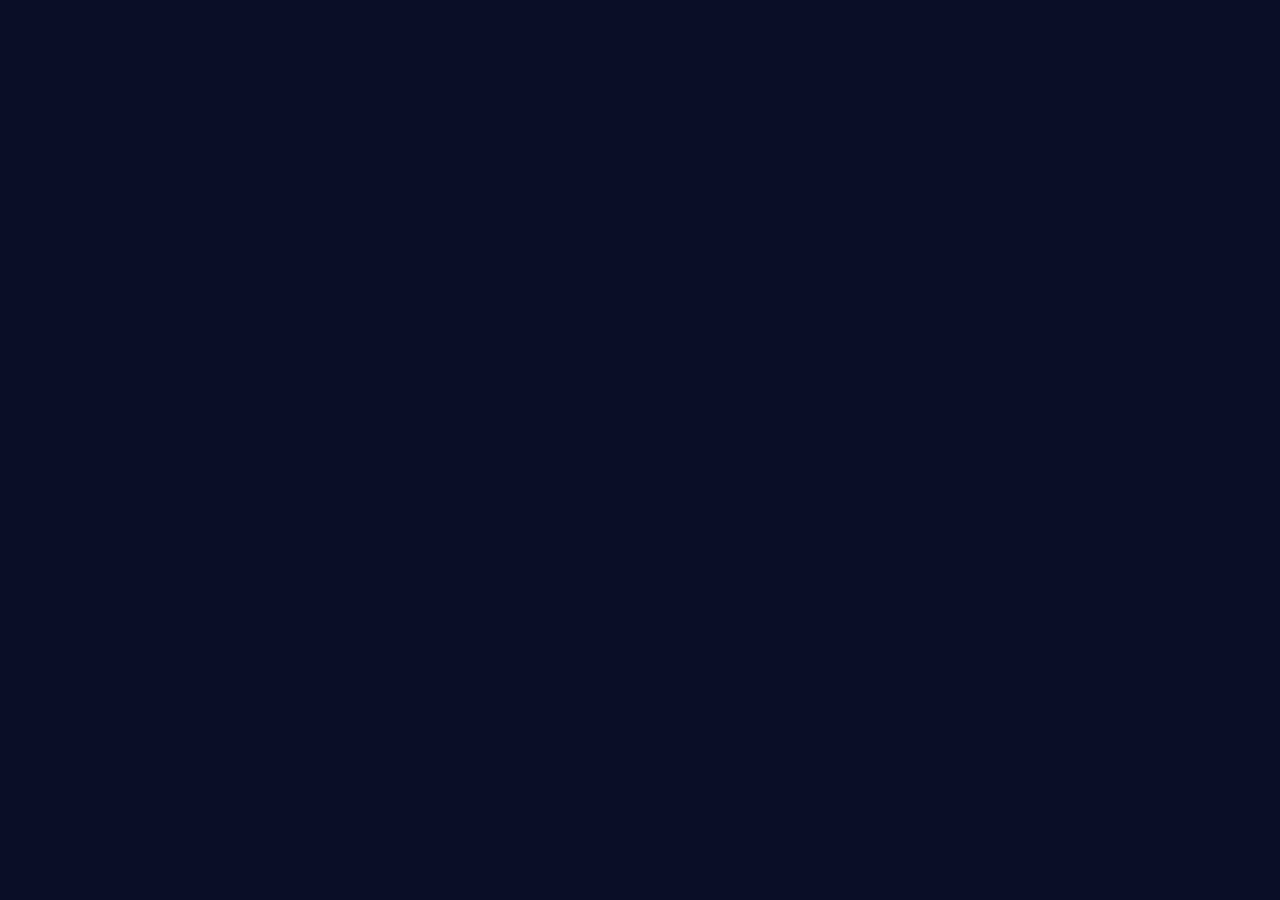
==== index.html @ 7106ef41 "Update index.html" ====
<!DOCTYPE html>
<html lang="en">
<head>
    <meta charset="UTF-8">
    <meta name="viewport" content="width=device-width, initial-scale=1.0">
    <title>Richard Z. | EKG Vitals Monitor</title>
    <link href="https://fonts.googleapis.com/css2?family=Space+Mono:wght@400;700&family=Inter:wght@300;400;500;600;700&display=swap" rel="stylesheet">
    <style>
        * {
            margin: 0;
            padding: 0;
            box-sizing: border-box;
        }

        :root {
            --color-dark: #0a0e27;
            --color-darker: #050810;
            --color-surface: #1a1f3a;
            --color-border: #2d3454;
            --color-accent: #00d4ff;
            --color-accent-alt: #ff6b9d;
            --color-text: #e8eef7;
            --color-text-secondary: #a8b2d1;
            --color-text-muted: #6b7494;
            --font-mono: 'Space Mono', monospace;
            --font-sans: 'Inter', -apple-system, BlinkMacSystemFont, 'Segoe UI', sans-serif;
        }

        html {
            scroll-behavior: smooth;
        }

        body {
            font-family: var(--font-sans);
            background-color: var(--color-dark);
            color: var(--color-text);
            line-height: 1.6;
            overflow-x: hidden;
        }

        /* Navigation */
        nav {
            position: sticky;
            top: 0;
            z-index: 100;
            background: rgba(10, 14, 39, 0.95);
            backdrop-filter: blur(10px);
            border-bottom: 1px solid var(--color-border);
            padding: 1rem 2rem;
            display: flex;
            justify-content: space-between;
            align-items: center;
            gap: 3rem;
        }

        .logo {
            font-family: var(--font-mono);
            font-size: 1.1rem;
            font-weight: 700;
            letter-spacing: 2px;
            color: var(--color-accent);
            text-decoration: none;
        }

        nav ul {
            display: flex;
            list-style: none;
            gap: 2rem;
            align-items: center;
        }

        nav a {
            color: var(--color-text-secondary);
            text-decoration: none;
            font-size: 0.9rem;
            font-weight: 500;
            transition: color 0.3s;
            position: relative;
        }

        nav a:hover {
            color: var(--color-accent);
        }

        nav a::after {
            content: '';
            position: absolute;
            bottom: -4px;
            left: 0;
            width: 0;
            height: 2px;
            background: var(--color-accent);
            transition: width 0.3s;
        }

        nav a:hover::after {
            width: 100%;
        }

        /* Hero Section */
        .hero {
            padding: 8rem 2rem;
            text-align: center;
            background: linear-gradient(135deg, rgba(0, 212, 255, 0.05) 0%, rgba(255, 107, 157, 0.05) 100%);
            position: relative;
            overflow: hidden;
        }

        .hero::before {
            content: '';
            position: absolute;
            top: -50%;
            right: -10%;
            width: 500px;
            height: 500px;
            background: radial-gradient(circle, rgba(0, 212, 255, 0.1) 0%, transparent 70%);
            border-radius: 50%;
            pointer-events: none;
        }

        .hero h1 {
            font-family: var(--font-mono);
            font-size: 3.5rem;
            font-weight: 700;
            margin-bottom: 1rem;
            letter-spacing: -1px;
            background: linear-gradient(135deg, var(--color-accent) 0%, var(--color-accent-alt) 100%);
            -webkit-background-clip: text;
            -webkit-text-fill-color: transparent;
            background-clip: text;
            position: relative;
            z-index: 1;
        }

        .hero .subtitle {
            font-size: 1.3rem;
            color: var(--color-text-secondary);
            margin-bottom: 2rem;
            max-width: 700px;
            margin-left: auto;
            margin-right: auto;
            line-height: 1.8;
        }

        .hero-meta {
            display: flex;
            justify-content: center;
            gap: 3rem;
            margin-top: 3rem;
            flex-wrap: wrap;
            font-family: var(--font-mono);
            font-size: 0.85rem;
            color: var(--color-text-muted);
        }

        .hero-meta span {
            text-transform: uppercase;
            letter-spacing: 1px;
        }

        .hero-meta span strong {
            color: var(--color-accent);
        }

        /* Container */
        .container {
            max-width: 1100px;
            margin: 0 auto;
            padding: 0 2rem;
        }

        /* Sections */
        section {
            padding: 6rem 0;
            border-bottom: 1px solid var(--color-border);
        }

        section:last-of-type {
            border-bottom: none;
        }

        .section-header {
            margin-bottom: 3rem;
        }

        .section-label {
            font-family: var(--font-mono);
            font-size: 0.75rem;
            color: var(--color-accent);
            text-transform: uppercase;
            letter-spacing: 2px;
            margin-bottom: 0.5rem;
            display: block;
        }

        section h2 {
            font-size: 2.5rem;
            font-weight: 700;
            margin-bottom: 1.5rem;
            line-height: 1.2;
        }

        section h3 {
            font-size: 1.5rem;
            font-weight: 600;
            margin: 2rem 0 1rem;
            color: var(--color-text);
        }

        section p {
            font-size: 1rem;
            color: var(--color-text);
            margin-bottom: 1.5rem;
            line-height: 1.8;
        }

        /* Video Container */
        .video-container {
            position: relative;
            width: 100%;
            padding-bottom: 56.25%;
            height: 0;
            overflow: hidden;
            border-radius: 12px;
            margin: 2rem 0;
            border: 1px solid var(--color-border);
            background: var(--color-surface);
        }

        .video-container iframe {
            position: absolute;
            top: 0;
            left: 0;
            width: 100%;
            height: 100%;
            border: none;
        }

        /* Feature Grid */
        .feature-grid {
            display: grid;
            grid-template-columns: repeat(auto-fit, minmax(300px, 1fr));
            gap: 2rem;
            margin: 3rem 0;
        }

        .feature-card {
            background: var(--color-surface);
            padding: 2rem;
            border: 1px solid var(--color-border);
            border-radius: 8px;
            transition: all 0.3s cubic-bezier(0.4, 0, 0.2, 1);
            position: relative;
            overflow: hidden;
        }

        .feature-card::before {
            content: '';
            position: absolute;
            top: 0;
            left: 0;
            right: 0;
            height: 3px;
            background: linear-gradient(90deg, var(--color-accent), var(--color-accent-alt));
            transform: scaleX(0);
            transform-origin: left;
            transition: transform 0.3s;
        }

        .feature-card:hover {
            border-color: var(--color-accent);
            transform: translateY(-4px);
            box-shadow: 0 10px 40px rgba(0, 212, 255, 0.1);
        }

        .feature-card:hover::before {
            transform: scaleX(1);
        }

        .feature-card h3 {
            font-size: 1.3rem;
            color: var(--color-accent);
            margin-bottom: 0.8rem;
            font-weight: 600;
        }

        .feature-card p {
            font-size: 0.95rem;
            color: var(--color-text-secondary);
            margin: 0;
            line-height: 1.7;
        }

        /* Specs Table */
        .specs-table {
            width: 100%;
            border-collapse: collapse;
            margin: 2rem 0;
            border: 1px solid var(--color-border);
            border-radius: 8px;
            overflow: hidden;
        }

        .specs-table th {
            background: var(--color-surface);
            color: var(--color-accent);
            padding: 1rem;
            text-align: left;
            font-weight: 600;
            font-size: 0.85rem;
            text-transform: uppercase;
            letter-spacing: 1px;
            border-bottom: 2px solid var(--color-border);
        }

        .specs-table td {
            padding: 1.2rem 1rem;
            border-bottom: 1px solid var(--color-border);
            font-size: 0.95rem;
        }

        .specs-table tr:hover {
            background: rgba(0, 212, 255, 0.03);
        }

        .specs-table tr:last-child td {
            border-bottom: none;
        }

        .specs-table td:first-child {
            color: var(--color-text);
            font-weight: 500;
        }

        .specs-table td:nth-child(2) {
            color: var(--color-accent);
            font-family: var(--font-mono);
            font-size: 0.9rem;
        }

        /* Tech Tags */
        .tech-stack {
            display: flex;
            gap: 1rem;
            flex-wrap: wrap;
            margin: 2rem 0;
        }

        .tech-tag {
            background: var(--color-surface);
            color: var(--color-accent);
            padding: 0.6rem 1.2rem;
            border-radius: 20px;
            font-size: 0.85
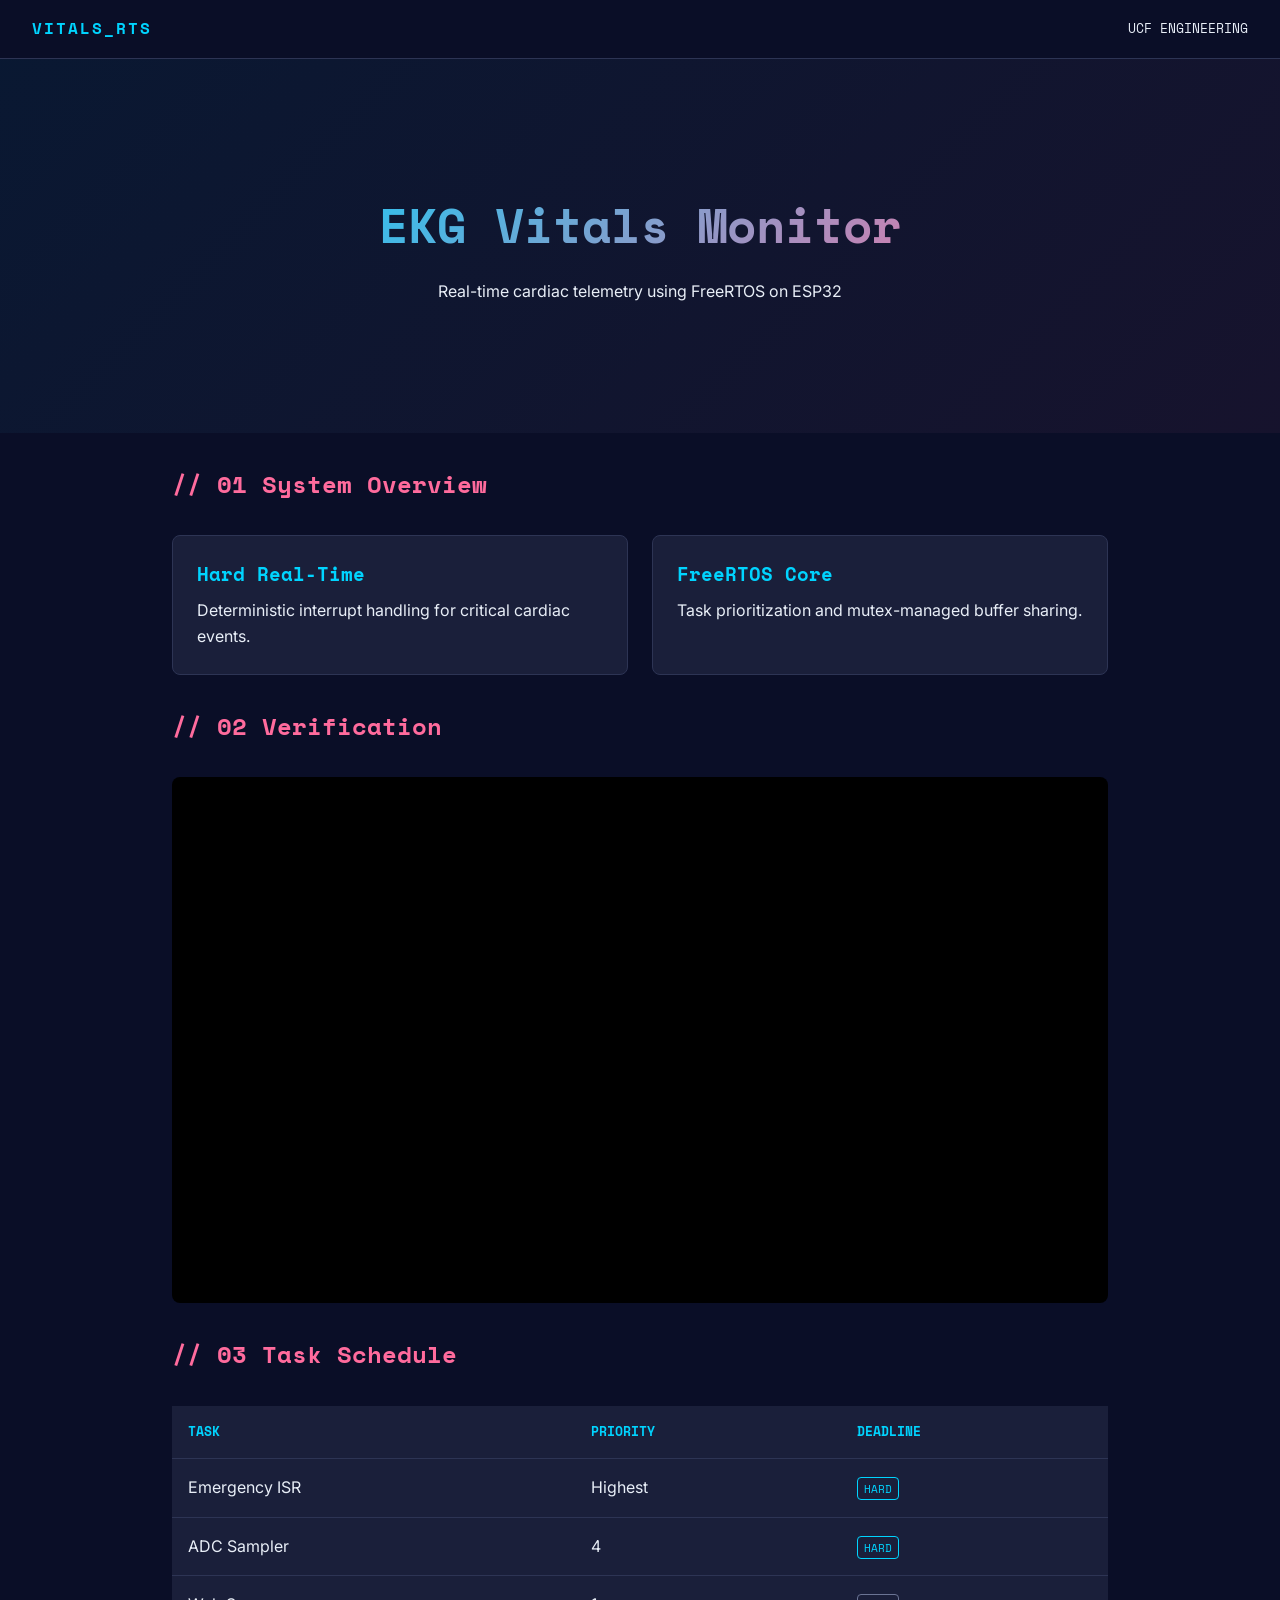
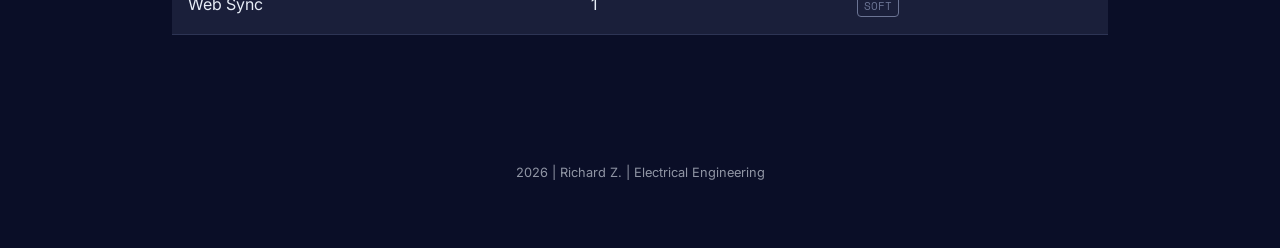
==== commit 0bfeac8b: "Update index.html" ====
--- a/index.html
+++ b/index.html
@@ -3,352 +3,195 @@
 <head>
     <meta charset="UTF-8">
     <meta name="viewport" content="width=device-width, initial-scale=1.0">
-    <title>Richard Z. | EKG Vitals Monitor</title>
-    <link href="https://fonts.googleapis.com/css2?family=Space+Mono:wght@400;700&family=Inter:wght@300;400;500;600;700&display=swap" rel="stylesheet">
+    <title>Richard Z. | Vitals Monitor</title>
+    <link href="https://fonts.googleapis.com/css2?family=Space+Mono:wght@400;700&family=Inter:wght@400;600&display=swap" rel="stylesheet">
     <style>
-        * {
-            margin: 0;
-            padding: 0;
-            box-sizing: border-box;
-        }
-
         :root {
             --color-dark: #0a0e27;
-            --color-darker: #050810;
             --color-surface: #1a1f3a;
             --color-border: #2d3454;
             --color-accent: #00d4ff;
             --color-accent-alt: #ff6b9d;
             --color-text: #e8eef7;
-            --color-text-secondary: #a8b2d1;
-            --color-text-muted: #6b7494;
             --font-mono: 'Space Mono', monospace;
-            --font-sans: 'Inter', -apple-system, BlinkMacSystemFont, 'Segoe UI', sans-serif;
+            --font-sans: 'Inter', sans-serif;
         }
 
-        html {
-            scroll-behavior: smooth;
-        }
+        * { margin: 0; padding: 0; box-sizing: border-box; }
 
         body {
             font-family: var(--font-sans);
             background-color: var(--color-dark);
             color: var(--color-text);
             line-height: 1.6;
-            overflow-x: hidden;
         }
 
         /* Navigation */
         nav {
-            position: sticky;
-            top: 0;
-            z-index: 100;
             background: rgba(10, 14, 39, 0.95);
-            backdrop-filter: blur(10px);
             border-bottom: 1px solid var(--color-border);
             padding: 1rem 2rem;
             display: flex;
             justify-content: space-between;
             align-items: center;
-            gap: 3rem;
         }
 
         .logo {
             font-family: var(--font-mono);
-            font-size: 1.1rem;
             font-weight: 700;
-            letter-spacing: 2px;
             color: var(--color-accent);
             text-decoration: none;
+            letter-spacing: 2px;
         }
 
-        nav ul {
-            display: flex;
-            list-style: none;
-            gap: 2rem;
-            align-items: center;
-        }
-
-        nav a {
-            color: var(--color-text-secondary);
-            text-decoration: none;
-            font-size: 0.9rem;
-            font-weight: 500;
-            transition: color 0.3s;
-            position: relative;
-        }
-
-        nav a:hover {
-            color: var(--color-accent);
-        }
-
-        nav a::after {
-            content: '';
-            position: absolute;
-            bottom: -4px;
-            left: 0;
-            width: 0;
-            height: 2px;
-            background: var(--color-accent);
-            transition: width 0.3s;
-        }
-
-        nav a:hover::after {
-            width: 100%;
-        }
-
-        /* Hero Section */
+        /* Hero */
         .hero {
-            padding: 8rem 2rem;
+            padding: 6rem 2rem;
             text-align: center;
-            background: linear-gradient(135deg, rgba(0, 212, 255, 0.05) 0%, rgba(255, 107, 157, 0.05) 100%);
-            position: relative;
-            overflow: hidden;
-        }
-
-        .hero::before {
-            content: '';
-            position: absolute;
-            top: -50%;
-            right: -10%;
-            width: 500px;
-            height: 500px;
-            background: radial-gradient(circle, rgba(0, 212, 255, 0.1) 0%, transparent 70%);
-            border-radius: 50%;
-            pointer-events: none;
+            background: linear-gradient(135deg, rgba(0, 212, 255, 0.05), rgba(255, 107, 157, 0.05));
         }
 
         .hero h1 {
             font-family: var(--font-mono);
-            font-size: 3.5rem;
-            font-weight: 700;
-            margin-bottom: 1rem;
-            letter-spacing: -1px;
-            background: linear-gradient(135deg, var(--color-accent) 0%, var(--color-accent-alt) 100%);
+            font-size: 3rem;
+            background: linear-gradient(135deg, var(--color-accent), var(--color-accent-alt));
             -webkit-background-clip: text;
             -webkit-text-fill-color: transparent;
-            background-clip: text;
-            position: relative;
-            z-index: 1;
-        }
-
-        .hero .subtitle {
-            font-size: 1.3rem;
-            color: var(--color-text-secondary);
-            margin-bottom: 2rem;
-            max-width: 700px;
-            margin-left: auto;
-            margin-right: auto;
-            line-height: 1.8;
-        }
-
-        .hero-meta {
-            display: flex;
-            justify-content: center;
-            gap: 3rem;
-            margin-top: 3rem;
-            flex-wrap: wrap;
-            font-family: var(--font-mono);
-            font-size: 0.85rem;
-            color: var(--color-text-muted);
-        }
-
-        .hero-meta span {
-            text-transform: uppercase;
-            letter-spacing: 1px;
-        }
-
-        .hero-meta span strong {
-            color: var(--color-accent);
+            margin-bottom: 1rem;
         }
 
         /* Container */
-        .container {
-            max-width: 1100px;
-            margin: 0 auto;
-            padding: 0 2rem;
-        }
+        .container { max-width: 1000px; margin: 0 auto; padding: 2rem; }
 
-        /* Sections */
-        section {
-            padding: 6rem 0;
-            border-bottom: 1px solid var(--color-border);
-        }
-
-        section:last-of-type {
-            border-bottom: none;
-        }
-
-        .section-header {
-            margin-bottom: 3rem;
-        }
-
-        .section-label {
-            font-family: var(--font-mono);
-            font-size: 0.75rem;
-            color: var(--color-accent);
-            text-transform: uppercase;
-            letter-spacing: 2px;
-            margin-bottom: 0.5rem;
-            display: block;
-        }
-
-        section h2 {
-            font-size: 2.5rem;
-            font-weight: 700;
-            margin-bottom: 1.5rem;
-            line-height: 1.2;
-        }
-
-        section h3 {
-            font-size: 1.5rem;
-            font-weight: 600;
-            margin: 2rem 0 1rem;
-            color: var(--color-text);
-        }
-
-        section p {
-            font-size: 1rem;
-            color: var(--color-text);
-            margin-bottom: 1.5rem;
-            line-height: 1.8;
-        }
-
-        /* Video Container */
-        .video-container {
-            position: relative;
-            width: 100%;
-            padding-bottom: 56.25%;
-            height: 0;
-            overflow: hidden;
-            border-radius: 12px;
-            margin: 2rem 0;
-            border: 1px solid var(--color-border);
-            background: var(--color-surface);
-        }
-
-        .video-container iframe {
-            position: absolute;
-            top: 0;
-            left: 0;
-            width: 100%;
-            height: 100%;
-            border: none;
-        }
-
-        /* Feature Grid */
+        /* Grid */
         .feature-grid {
             display: grid;
-            grid-template-columns: repeat(auto-fit, minmax(300px, 1fr));
-            gap: 2rem;
-            margin: 3rem 0;
+            grid-template-columns: repeat(auto-fit, minmax(280px, 1fr));
+            gap: 1.5rem;
+            margin: 2rem 0;
         }
 
         .feature-card {
             background: var(--color-surface);
-            padding: 2rem;
+            padding: 1.5rem;
             border: 1px solid var(--color-border);
             border-radius: 8px;
-            transition: all 0.3s cubic-bezier(0.4, 0, 0.2, 1);
-            position: relative;
-            overflow: hidden;
         }
 
-        .feature-card::before {
-            content: '';
-            position: absolute;
-            top: 0;
-            left: 0;
-            right: 0;
-            height: 3px;
-            background: linear-gradient(90deg, var(--color-accent), var(--color-accent-alt));
-            transform: scaleX(0);
-            transform-origin: left;
-            transition: transform 0.3s;
-        }
+        .feature-card h3 { color: var(--color-accent); margin-bottom: 0.5rem; font-family: var(--font-mono); }
 
-        .feature-card:hover {
-            border-color: var(--color-accent);
-            transform: translateY(-4px);
-            box-shadow: 0 10px 40px rgba(0, 212, 255, 0.1);
-        }
-
-        .feature-card:hover::before {
-            transform: scaleX(1);
-        }
-
-        .feature-card h3 {
-            font-size: 1.3rem;
-            color: var(--color-accent);
-            margin-bottom: 0.8rem;
-            font-weight: 600;
-        }
-
-        .feature-card p {
-            font-size: 0.95rem;
-            color: var(--color-text-secondary);
-            margin: 0;
-            line-height: 1.7;
-        }
-
-        /* Specs Table */
-        .specs-table {
+        /* Table */
+        table {
             width: 100%;
             border-collapse: collapse;
             margin: 2rem 0;
-            border: 1px solid var(--color-border);
+            background: var(--color-surface);
+        }
+
+        th, td {
+            padding: 1rem;
+            text-align: left;
+            border-bottom: 1px solid var(--color-border);
+        }
+
+        th { color: var(--color-accent); font-family: var(--font-mono); font-size: 0.8rem; }
+
+        .badge {
+            font-family: var(--font-mono);
+            font-size: 0.7rem;
+            padding: 2px 6px;
+            border: 1px solid var(--color-accent);
+            color: var(--color-accent);
+            border-radius: 4px;
+        }
+
+        /* Video */
+        .video-box {
+            position: relative;
+            padding-bottom: 56.25%;
+            height: 0;
+            background: #000;
             border-radius: 8px;
             overflow: hidden;
-        }
-
-        .specs-table th {
-            background: var(--color-surface);
-            color: var(--color-accent);
-            padding: 1rem;
-            text-align: left;
-            font-weight: 600;
-            font-size: 0.85rem;
-            text-transform: uppercase;
-            letter-spacing: 1px;
-            border-bottom: 2px solid var(--color-border);
-        }
-
-        .specs-table td {
-            padding: 1.2rem 1rem;
-            border-bottom: 1px solid var(--color-border);
-            font-size: 0.95rem;
-        }
-
-        .specs-table tr:hover {
-            background: rgba(0, 212, 255, 0.03);
-        }
-
-        .specs-table tr:last-child td {
-            border-bottom: none;
-        }
-
-        .specs-table td:first-child {
-            color: var(--color-text);
-            font-weight: 500;
-        }
-
-        .specs-table td:nth-child(2) {
-            color: var(--color-accent);
-            font-family: var(--font-mono);
-            font-size: 0.9rem;
-        }
-
-        /* Tech Tags */
-        .tech-stack {
-            display: flex;
-            gap: 1rem;
-            flex-wrap: wrap;
             margin: 2rem 0;
         }
 
-        .tech-tag {
-            background: var(--color-surface);
-            color: var(--color-accent);
-            padding: 0.6rem 1.2rem;
-            border-radius: 20px;
-            font-size: 0.85
+        .video-box iframe {
+            position: absolute;
+            top: 0; left: 0; width: 100%; height: 100%;
+        }
+    </style>
+</head>
+<body>
+
+    <nav>
+        <a href="#" class="logo">VITALS_RTS</a>
+        <div style="font-family: var(--font-mono); font-size: 0.8rem;">UCF ENGINEERING</div>
+    </nav>
+
+    <header class="hero">
+        <div class="container">
+            <h1>EKG Vitals Monitor</h1>
+            <p>Real-time cardiac telemetry using FreeRTOS on ESP32</p>
+        </div>
+    </header>
+
+    <main class="container">
+        <section>
+            <h2 style="font-family: var(--font-mono); color: var(--color-accent-alt);">// 01 System Overview</h2>
+            <div class="feature-grid">
+                <div class="feature-card">
+                    <h3>Hard Real-Time</h3>
+                    <p>Deterministic interrupt handling for critical cardiac events.</p>
+                </div>
+                <div class="feature-card">
+                    <h3>FreeRTOS Core</h3>
+                    <p>Task prioritization and mutex-managed buffer sharing.</p>
+                </div>
+            </div>
+        </section>
+
+        <section>
+            <h2 style="font-family: var(--font-mono); color: var(--color-accent-alt);">// 02 Verification</h2>
+            <div class="video-box">
+                <iframe src="https://www.youtube.com/embed/dQw4w9WgXcQ" frameborder="0" allowfullscreen></iframe>
+            </div>
+        </section>
+
+        <section>
+            <h2 style="font-family: var(--font-mono); color: var(--color-accent-alt);">// 03 Task Schedule</h2>
+            <table>
+                <thead>
+                    <tr>
+                        <th>TASK</th>
+                        <th>PRIORITY</th>
+                        <th>DEADLINE</th>
+                    </tr>
+                </thead>
+                <tbody>
+                    <tr>
+                        <td>Emergency ISR</td>
+                        <td>Highest</td>
+                        <td><span class="badge">HARD</span></td>
+                    </tr>
+                    <tr>
+                        <td>ADC Sampler</td>
+                        <td>4</td>
+                        <td><span class="badge">HARD</span></td>
+                    </tr>
+                    <tr>
+                        <td>Web Sync</td>
+                        <td>1</td>
+                        <td><span class="badge" style="border-color: #6b7494; color: #6b7494;">SOFT</span></td>
+                    </tr>
+                </tbody>
+            </table>
+        </section>
+    </main>
+
+    <footer style="text-align: center; padding: 4rem; opacity: 0.6; font-size: 0.8rem;">
+        <p>2026 | Richard Z. | Electrical Engineering</p>
+    </footer>
+
+</body>
+</html>
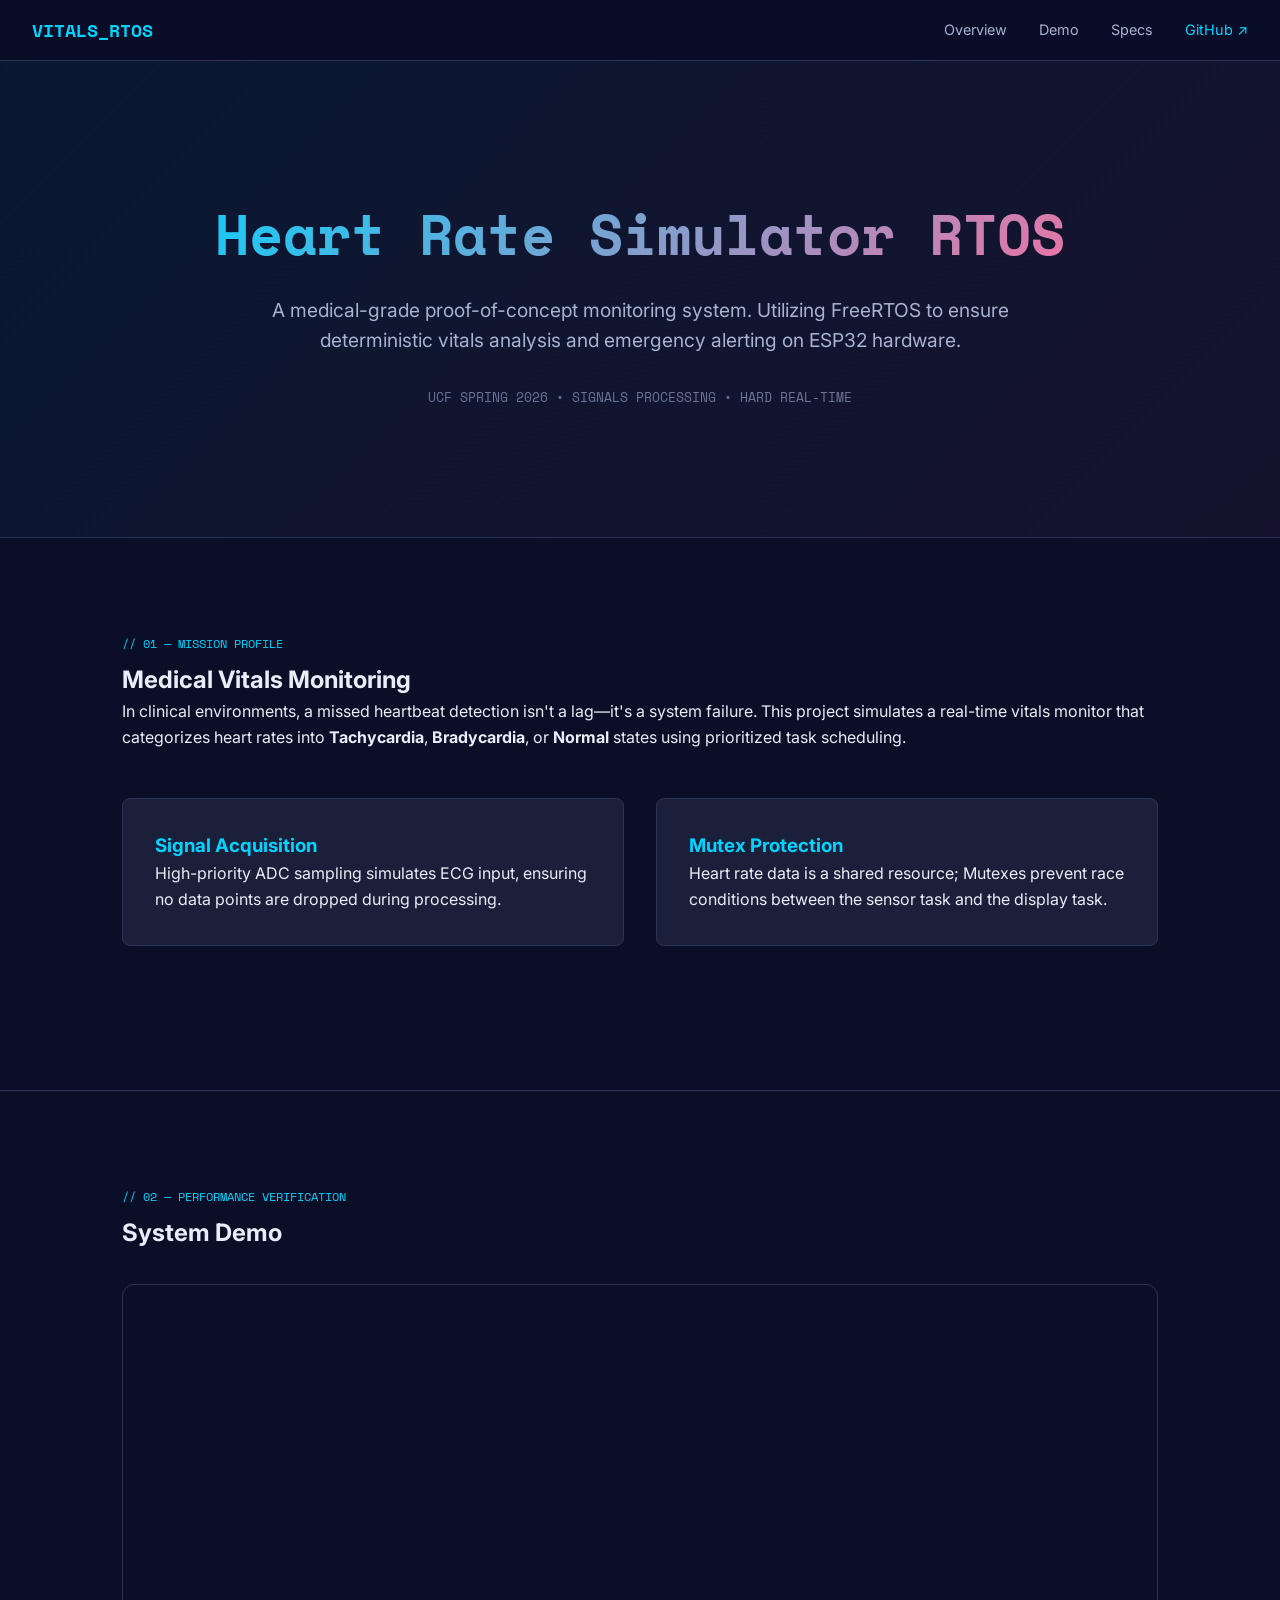
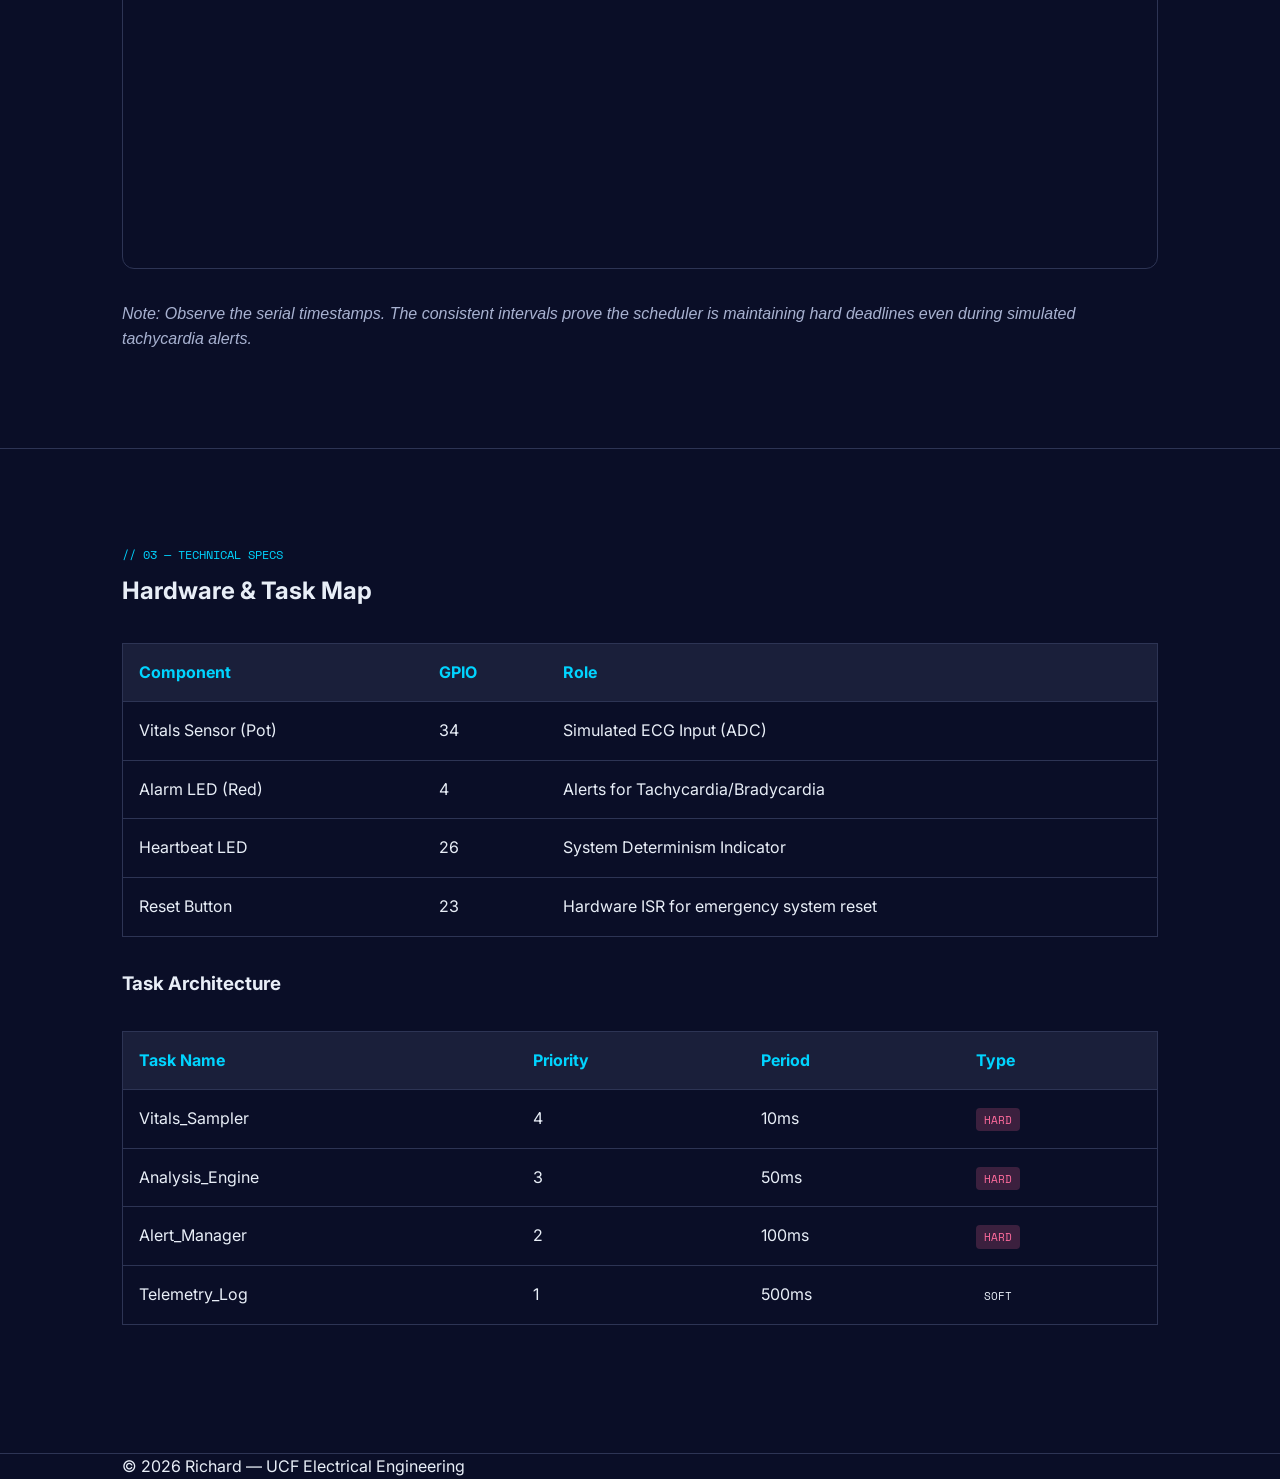
==== commit c8ef6dfa: "Update index.html" ====
--- a/index.html
+++ b/index.html
@@ -3,195 +3,154 @@
 <head>
     <meta charset="UTF-8">
     <meta name="viewport" content="width=device-width, initial-scale=1.0">
-    <title>Richard Z. | Vitals Monitor</title>
-    <link href="https://fonts.googleapis.com/css2?family=Space+Mono:wght@400;700&family=Inter:wght@400;600&display=swap" rel="stylesheet">
+    <title>Vitals Monitor RTOS - Project 6</title>
+    <link href="https://fonts.googleapis.com/css2?family=Space+Mono:wght@400;700&family=Inter:wght@300;400;500;600;700&display=swap" rel="stylesheet">
     <style>
+        /* Existing styles maintained for consistency */
+        * { margin: 0; padding: 0; box-sizing: border-box; }
         :root {
             --color-dark: #0a0e27;
+            --color-darker: #050810;
             --color-surface: #1a1f3a;
             --color-border: #2d3454;
             --color-accent: #00d4ff;
             --color-accent-alt: #ff6b9d;
             --color-text: #e8eef7;
+            --color-text-secondary: #a8b2d1;
+            --color-text-muted: #6b7494;
             --font-mono: 'Space Mono', monospace;
             --font-sans: 'Inter', sans-serif;
         }
-
-        * { margin: 0; padding: 0; box-sizing: border-box; }
-
-        body {
-            font-family: var(--font-sans);
-            background-color: var(--color-dark);
-            color: var(--color-text);
-            line-height: 1.6;
-        }
-
-        /* Navigation */
-        nav {
-            background: rgba(10, 14, 39, 0.95);
-            border-bottom: 1px solid var(--color-border);
-            padding: 1rem 2rem;
-            display: flex;
-            justify-content: space-between;
-            align-items: center;
-        }
-
-        .logo {
-            font-family: var(--font-mono);
-            font-weight: 700;
-            color: var(--color-accent);
-            text-decoration: none;
-            letter-spacing: 2px;
-        }
-
-        /* Hero */
-        .hero {
-            padding: 6rem 2rem;
-            text-align: center;
-            background: linear-gradient(135deg, rgba(0, 212, 255, 0.05), rgba(255, 107, 157, 0.05));
-        }
-
-        .hero h1 {
-            font-family: var(--font-mono);
-            font-size: 3rem;
-            background: linear-gradient(135deg, var(--color-accent), var(--color-accent-alt));
-            -webkit-background-clip: text;
-            -webkit-text-fill-color: transparent;
-            margin-bottom: 1rem;
-        }
-
-        /* Container */
-        .container { max-width: 1000px; margin: 0 auto; padding: 2rem; }
-
-        /* Grid */
-        .feature-grid {
-            display: grid;
-            grid-template-columns: repeat(auto-fit, minmax(280px, 1fr));
-            gap: 1.5rem;
-            margin: 2rem 0;
-        }
-
-        .feature-card {
-            background: var(--color-surface);
-            padding: 1.5rem;
-            border: 1px solid var(--color-border);
-            border-radius: 8px;
-        }
-
-        .feature-card h3 { color: var(--color-accent); margin-bottom: 0.5rem; font-family: var(--font-mono); }
-
-        /* Table */
-        table {
-            width: 100%;
-            border-collapse: collapse;
-            margin: 2rem 0;
-            background: var(--color-surface);
-        }
-
-        th, td {
-            padding: 1rem;
-            text-align: left;
-            border-bottom: 1px solid var(--color-border);
-        }
-
-        th { color: var(--color-accent); font-family: var(--font-mono); font-size: 0.8rem; }
-
-        .badge {
-            font-family: var(--font-mono);
-            font-size: 0.7rem;
-            padding: 2px 6px;
-            border: 1px solid var(--color-accent);
-            color: var(--color-accent);
-            border-radius: 4px;
-        }
-
-        /* Video */
-        .video-box {
-            position: relative;
-            padding-bottom: 56.25%;
-            height: 0;
-            background: #000;
-            border-radius: 8px;
-            overflow: hidden;
-            margin: 2rem 0;
-        }
-
-        .video-box iframe {
-            position: absolute;
-            top: 0; left: 0; width: 100%; height: 100%;
-        }
+        body { font-family: var(--font-sans); background-color: var(--color-dark); color: var(--color-text); line-height: 1.6; }
+        nav { position: sticky; top: 0; z-index: 100; background: rgba(10, 14, 39, 0.95); backdrop-filter: blur(10px); border-bottom: 1px solid var(--color-border); padding: 1rem 2rem; display: flex; justify-content: space-between; align-items: center; }
+        .logo { font-family: var(--font-mono); font-size: 1.1rem; font-weight: 700; color: var(--color-accent); text-decoration: none; }
+        nav ul { display: flex; list-style: none; gap: 2rem; align-items: center; }
+        nav a { color: var(--color-text-secondary); text-decoration: none; font-size: 0.9rem; }
+        .hero { padding: 8rem 2rem; text-align: center; background: linear-gradient(135deg, rgba(0, 212, 255, 0.05) 0%, rgba(255, 107, 157, 0.05) 100%); }
+        .hero h1 { font-family: var(--font-mono); font-size: 3.5rem; background: linear-gradient(135deg, var(--color-accent) 0%, var(--color-accent-alt) 100%); -webkit-background-clip: text; -webkit-text-fill-color: transparent; }
+        .container { max-width: 1100px; margin: 0 auto; padding: 0 2rem; }
+        section { padding: 6rem 0; border-bottom: 1px solid var(--color-border); }
+        .section-label { font-family: var(--font-mono); font-size: 0.75rem; color: var(--color-accent); text-transform: uppercase; margin-bottom: 0.5rem; display: block; }
+        .video-container { position: relative; width: 100%; padding-bottom: 56.25%; height: 0; overflow: hidden; border-radius: 12px; margin: 2rem 0; border: 1px solid var(--color-border); }
+        .video-container iframe { position: absolute; top: 0; left: 0; width: 100%; height: 100%; border: none; }
+        .feature-grid { display: grid; grid-template-columns: repeat(auto-fit, minmax(300px, 1fr)); gap: 2rem; margin: 3rem 0; }
+        .feature-card { background: var(--color-surface); padding: 2rem; border: 1px solid var(--color-border); border-radius: 8px; }
+        .specs-table { width: 100%; border-collapse: collapse; margin: 2rem 0; border: 1px solid var(--color-border); }
+        .specs-table th, .specs-table td { padding: 1rem; text-align: left; border-bottom: 1px solid var(--color-border); }
+        .specs-table th { background: var(--color-surface); color: var(--color-accent); }
+        .timing-badge { padding: 0.2rem 0.5rem; border-radius: 4px; font-size: 0.7rem; font-family: var(--font-mono); }
+        .timing-badge.hard { background: rgba(255, 107, 157, 0.2); color: var(--color-accent-alt); }
     </style>
 </head>
 <body>
-
     <nav>
-        <a href="#" class="logo">VITALS_RTS</a>
-        <div style="font-family: var(--font-mono); font-size: 0.8rem;">UCF ENGINEERING</div>
+        <a href="#" class="logo">VITALS_RTOS</a>
+        <ul>
+            <li><a href="#overview">Overview</a></li>
+            <li><a href="#demo">Demo</a></li>
+            <li><a href="#specs">Specs</a></li>
+            <li><a href="https://github.com" class="button" style="color: var(--color-accent)">GitHub ↗</a></li>
+        </ul>
     </nav>
 
-    <header class="hero">
+    <section class="hero">
         <div class="container">
-            <h1>EKG Vitals Monitor</h1>
-            <p>Real-time cardiac telemetry using FreeRTOS on ESP32</p>
+            <h1>Heart Rate Simulator RTOS</h1>
+            <p style="font-size: 1.2rem; color: var(--color-text-secondary); max-width: 800px; margin: 1rem auto;">
+                A medical-grade proof-of-concept monitoring system. Utilizing FreeRTOS to ensure deterministic 
+                vitals analysis and emergency alerting on ESP32 hardware.
+            </p>
+            <div style="margin-top: 2rem; font-family: var(--font-mono); font-size: 0.8rem; color: var(--color-text-muted);">
+                <span>UCF SPRING 2026</span> • <span>SIGNALS PROCESSING</span> • <span>HARD REAL-TIME</span>
+            </div>
         </div>
-    </header>
+    </section>
 
-    <main class="container">
-        <section>
-            <h2 style="font-family: var(--font-mono); color: var(--color-accent-alt);">// 01 System Overview</h2>
+    <section id="overview">
+        <div class="container">
+            <span class="section-label">// 01 — Mission Profile</span>
+            <h2>Medical Vitals Monitoring</h2>
+            <p>
+                In clinical environments, a missed heartbeat detection isn't a lag—it's a system failure. This project 
+                simulates a real-time vitals monitor that categorizes heart rates into <strong>Tachycardia</strong>, 
+                <strong>Bradycardia</strong>, or <strong>Normal</strong> states using prioritized task scheduling.
+            </p>
             <div class="feature-grid">
                 <div class="feature-card">
-                    <h3>Hard Real-Time</h3>
-                    <p>Deterministic interrupt handling for critical cardiac events.</p>
+                    <h3 style="color: var(--color-accent)">Signal Acquisition</h3>
+                    <p>High-priority ADC sampling simulates ECG input, ensuring no data points are dropped during processing.</p>
                 </div>
                 <div class="feature-card">
-                    <h3>FreeRTOS Core</h3>
-                    <p>Task prioritization and mutex-managed buffer sharing.</p>
+                    <h3 style="color: var(--color-accent)">Mutex Protection</h3>
+                    <p>Heart rate data is a shared resource; Mutexes prevent race conditions between the sensor task and the display task.</p>
                 </div>
             </div>
-        </section>
+        </div>
+    </section>
 
-        <section>
-            <h2 style="font-family: var(--font-mono); color: var(--color-accent-alt);">// 02 Verification</h2>
-            <div class="video-box">
-                <iframe src="https://www.youtube.com/embed/dQw4w9WgXcQ" frameborder="0" allowfullscreen></iframe>
+    <section id="demo">
+        <div class="container">
+            <span class="section-label">// 02 — Performance Verification</span>
+            <h2>System Demo</h2>
+            <div class="video-container">
+                <iframe 
+                    src="https://www.youtube.com/embed/idS7uVSwtZ8" 
+                    allowfullscreen="" 
+                    loading="lazy">
+                </iframe>
             </div>
-        </section>
+            <p style="font-style: italic; color: var(--color-text-secondary);">
+                Note: Observe the serial timestamps. The consistent intervals prove the scheduler is maintaining hard deadlines 
+                even during simulated tachycardia alerts.
+            </p>
+        </div>
+    </section>
 
-        <section>
-            <h2 style="font-family: var(--font-mono); color: var(--color-accent-alt);">// 03 Task Schedule</h2>
-            <table>
+    <section id="specs">
+        <div class="container">
+            <span class="section-label">// 03 — Technical Specs</span>
+            <h2>Hardware & Task Map</h2>
+            
+            <table class="specs-table">
                 <thead>
                     <tr>
-                        <th>TASK</th>
-                        <th>PRIORITY</th>
-                        <th>DEADLINE</th>
+                        <th>Component</th>
+                        <th>GPIO</th>
+                        <th>Role</th>
                     </tr>
                 </thead>
                 <tbody>
-                    <tr>
-                        <td>Emergency ISR</td>
-                        <td>Highest</td>
-                        <td><span class="badge">HARD</span></td>
-                    </tr>
-                    <tr>
-                        <td>ADC Sampler</td>
-                        <td>4</td>
-                        <td><span class="badge">HARD</span></td>
-                    </tr>
-                    <tr>
-                        <td>Web Sync</td>
-                        <td>1</td>
-                        <td><span class="badge" style="border-color: #6b7494; color: #6b7494;">SOFT</span></td>
-                    </tr>
+                    <tr><td>Vitals Sensor (Pot)</td><td>34</td><td>Simulated ECG Input (ADC)</td></tr>
+                    <tr><td>Alarm LED (Red)</td><td>4</td><td>Alerts for Tachycardia/Bradycardia</td></tr>
+                    <tr><td>Heartbeat LED</td><td>26</td><td>System Determinism Indicator</td></tr>
+                    <tr><td>Reset Button</td><td>23</td><td>Hardware ISR for emergency system reset</td></tr>
                 </tbody>
             </table>
-        </section>
-    </main>
 
-    <footer style="text-align: center; padding: 4rem; opacity: 0.6; font-size: 0.8rem;">
-        <p>2026 | Richard Z. | Electrical Engineering</p>
+            <h3 style="margin: 2rem 0 1rem;">Task Architecture</h3>
+            <table class="specs-table">
+                <thead>
+                    <tr>
+                        <th>Task Name</th>
+                        <th>Priority</th>
+                        <th>Period</th>
+                        <th>Type</th>
+                    </tr>
+                </thead>
+                <tbody>
+                    <tr><td>Vitals_Sampler</td><td>4</td><td>10ms</td><td><span class="timing-badge hard">HARD</span></td></tr>
+                    <tr><td>Analysis_Engine</td><td>3</td><td>50ms</td><td><span class="timing-badge hard">HARD</span></td></tr>
+                    <tr><td>Alert_Manager</td><td>2</td><td>100ms</td><td><span class="timing-badge hard">HARD</span></td></tr>
+                    <tr><td>Telemetry_Log</td><td>1</td><td>500ms</td><td><span class="timing-badge">SOFT</span></td></tr>
+                </tbody>
+            </table>
+        </div>
+    </section>
+
+    <footer>
+        <div class="container">
+            <p>© 2026 Richard — UCF Electrical Engineering</p>
+        </div>
     </footer>
-
 </body>
 </html>
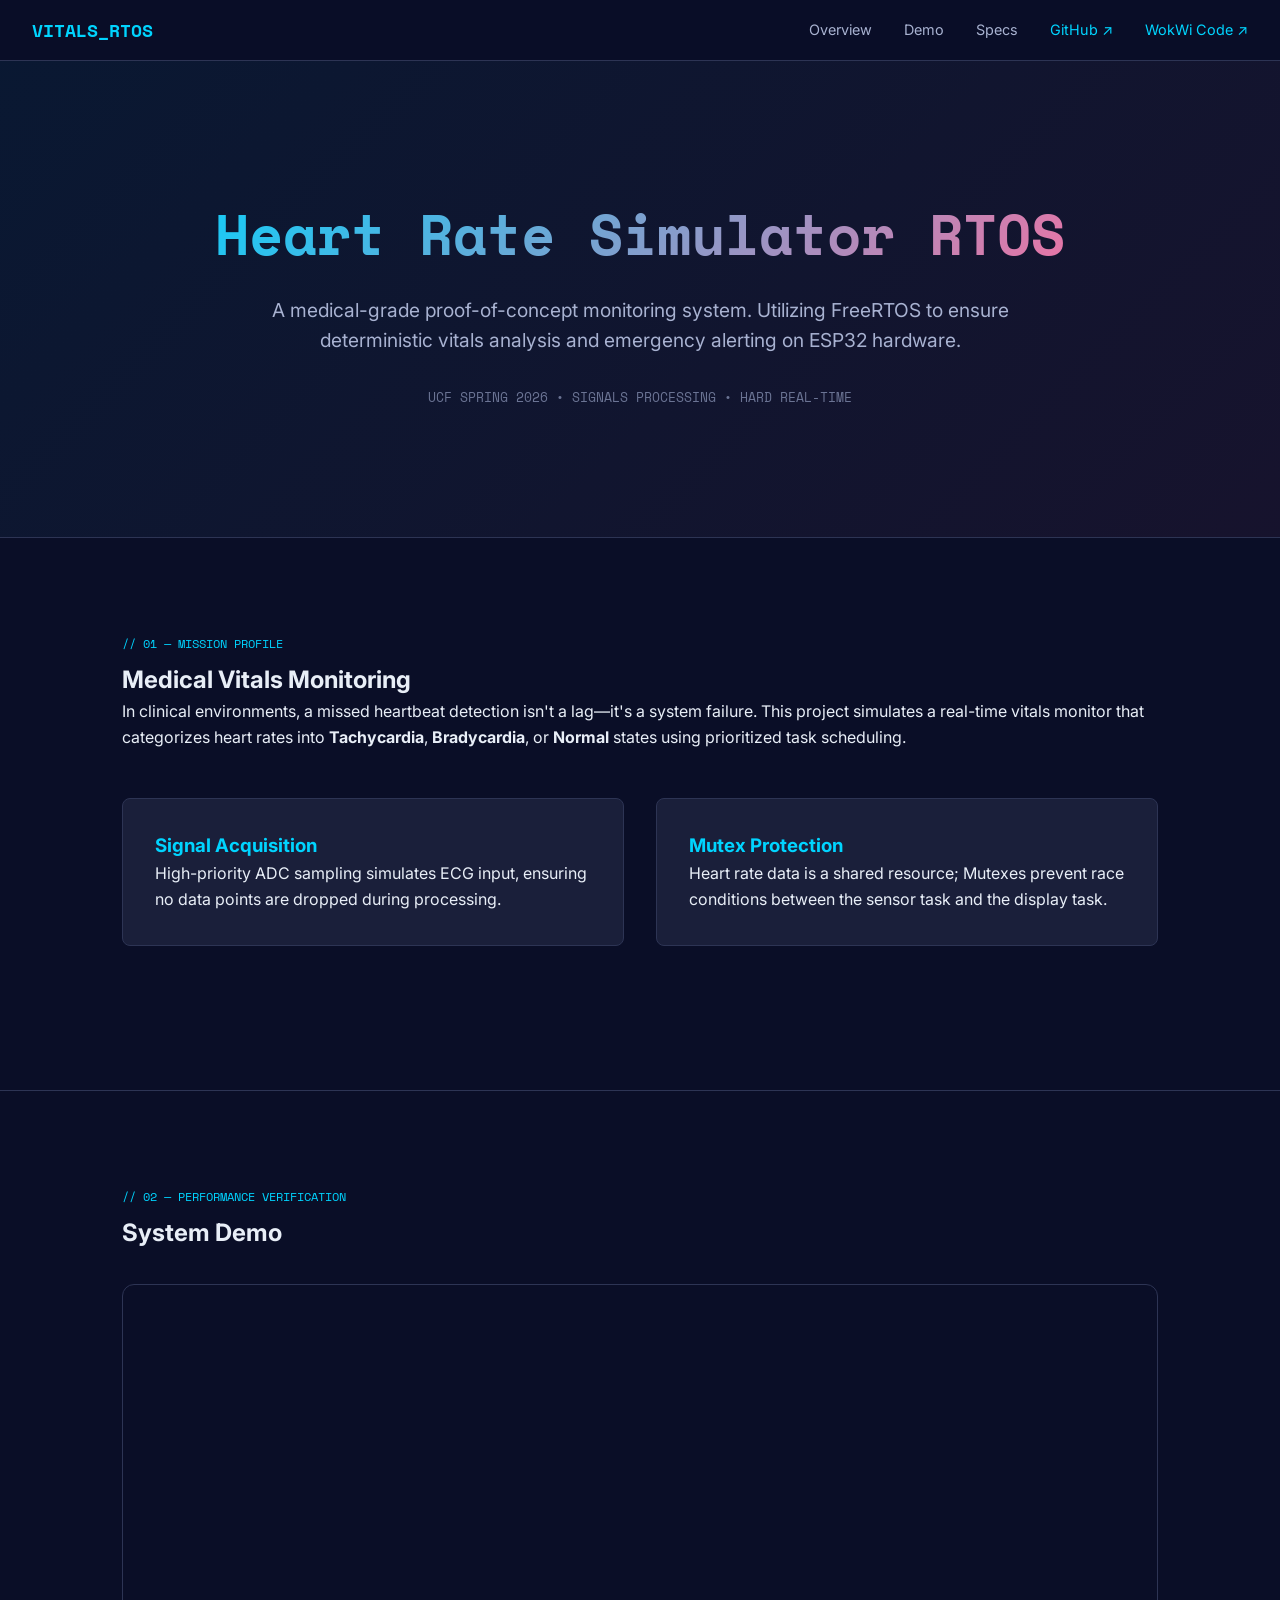
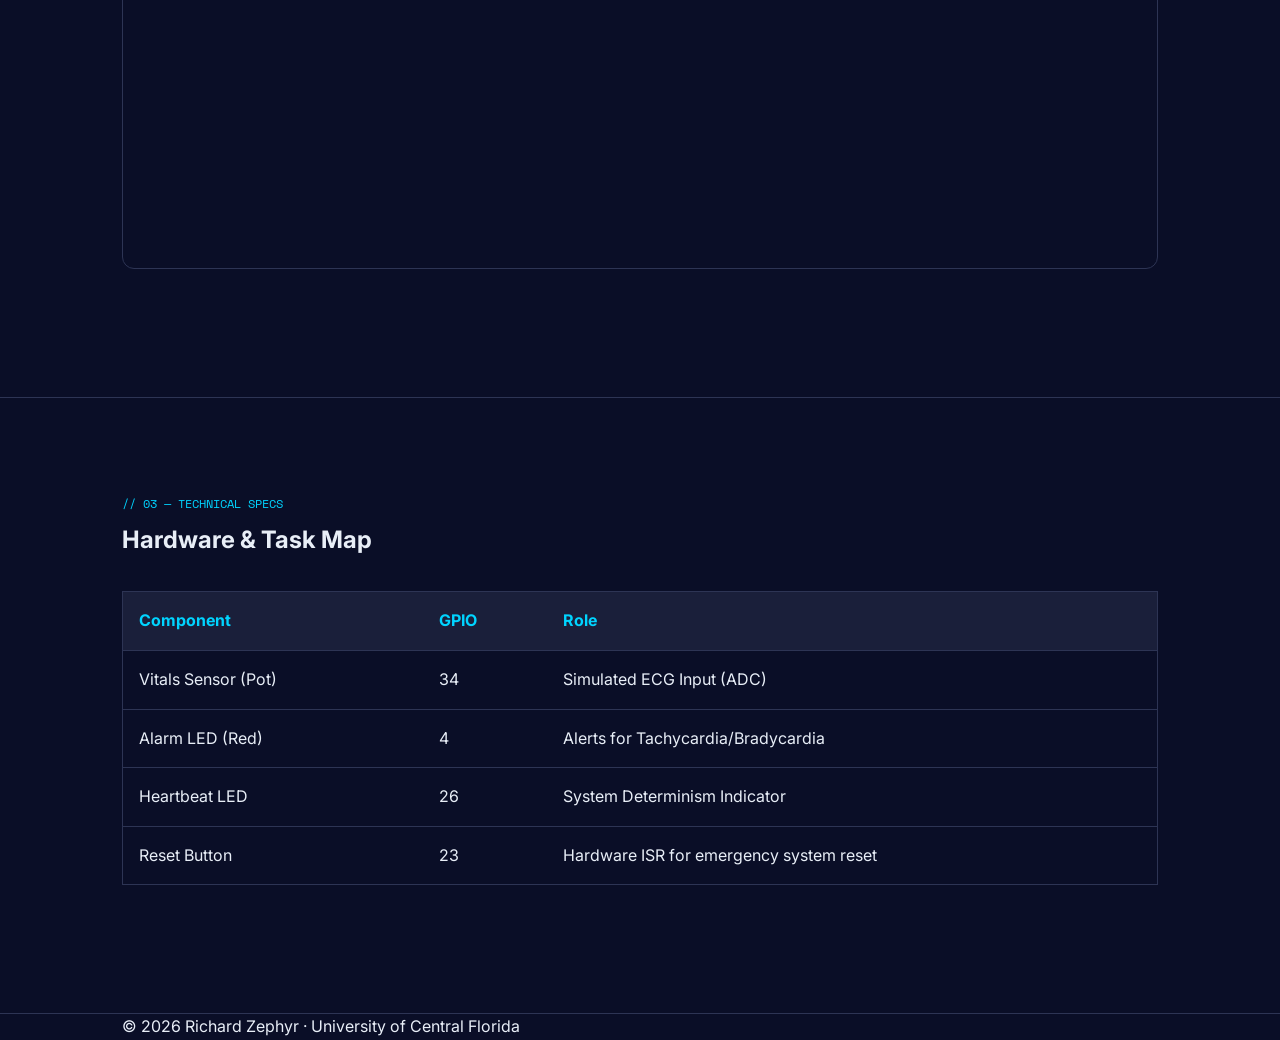
==== commit 09a8ca9f: "Update index.html" ====
--- a/index.html
+++ b/index.html
@@ -49,7 +49,9 @@
             <li><a href="#overview">Overview</a></li>
             <li><a href="#demo">Demo</a></li>
             <li><a href="#specs">Specs</a></li>
-            <li><a href="https://github.com" class="button" style="color: var(--color-accent)">GitHub ↗</a></li>
+            <li><a href="https://github.com/RichardZephyr/RichardZephyr.github.io" class="button" style="color: var(--color-accent)">GitHub ↗</a></li>
+            <li><a href="https://wokwi.com/projects/462394531809993729" class="button" style="color: var(--color-accent)">WokWi Code ↗</a></li>
+            
         </ul>
     </nav>
 
@@ -99,10 +101,7 @@
                     loading="lazy">
                 </iframe>
             </div>
-            <p style="font-style: italic; color: var(--color-text-secondary);">
-                Note: Observe the serial timestamps. The consistent intervals prove the scheduler is maintaining hard deadlines 
-                even during simulated tachycardia alerts.
-            </p>
+           
         </div>
     </section>
 
@@ -125,32 +124,16 @@
                     <tr><td>Heartbeat LED</td><td>26</td><td>System Determinism Indicator</td></tr>
                     <tr><td>Reset Button</td><td>23</td><td>Hardware ISR for emergency system reset</td></tr>
                 </tbody>
-            </table>
-
-            <h3 style="margin: 2rem 0 1rem;">Task Architecture</h3>
-            <table class="specs-table">
-                <thead>
-                    <tr>
-                        <th>Task Name</th>
-                        <th>Priority</th>
-                        <th>Period</th>
-                        <th>Type</th>
-                    </tr>
-                </thead>
-                <tbody>
-                    <tr><td>Vitals_Sampler</td><td>4</td><td>10ms</td><td><span class="timing-badge hard">HARD</span></td></tr>
-                    <tr><td>Analysis_Engine</td><td>3</td><td>50ms</td><td><span class="timing-badge hard">HARD</span></td></tr>
-                    <tr><td>Alert_Manager</td><td>2</td><td>100ms</td><td><span class="timing-badge hard">HARD</span></td></tr>
-                    <tr><td>Telemetry_Log</td><td>1</td><td>500ms</td><td><span class="timing-badge">SOFT</span></td></tr>
-                </tbody>
-            </table>
+            </table>        
         </div>
     </section>
 
     <footer>
         <div class="container">
-            <p>© 2026 Richard — UCF Electrical Engineering</p>
+            <p>© 2026 Richard Zephyr · University of Central Florida</p>
         </div>
+    
+</div>
     </footer>
 </body>
 </html>
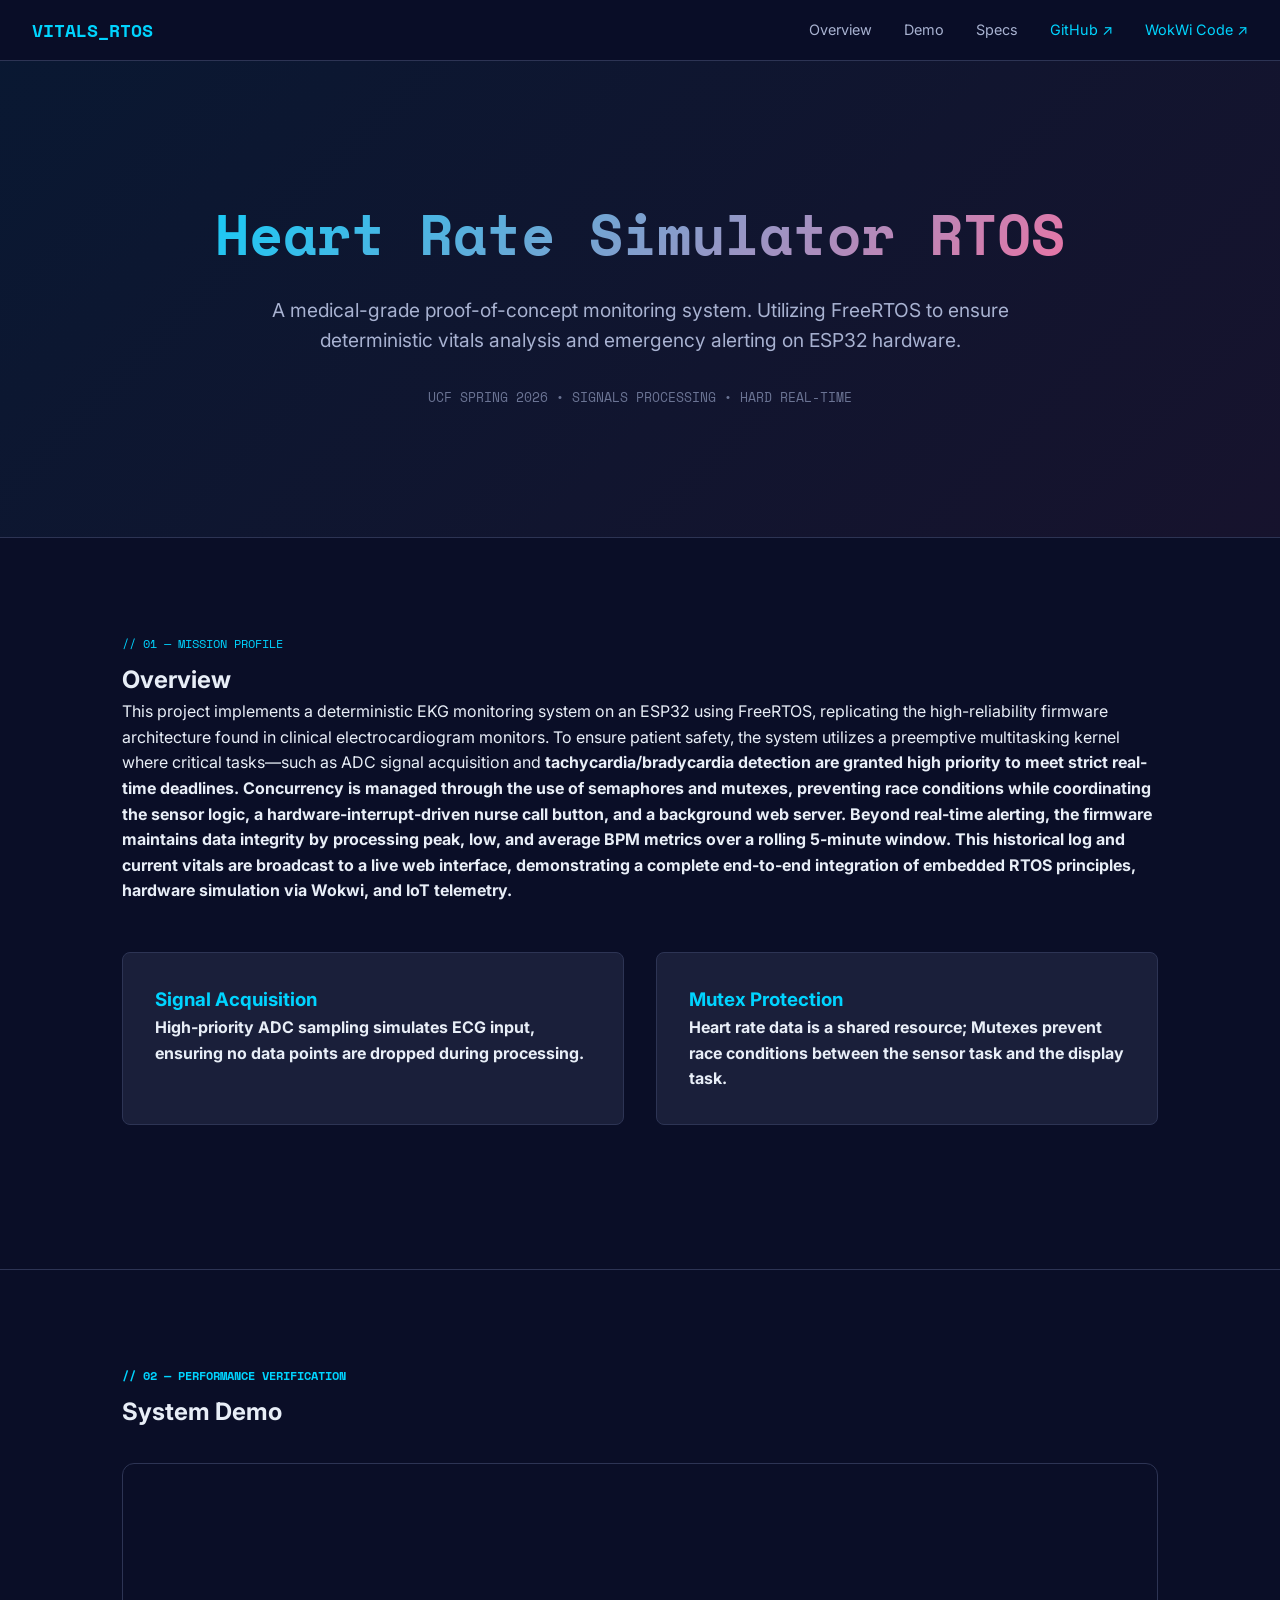
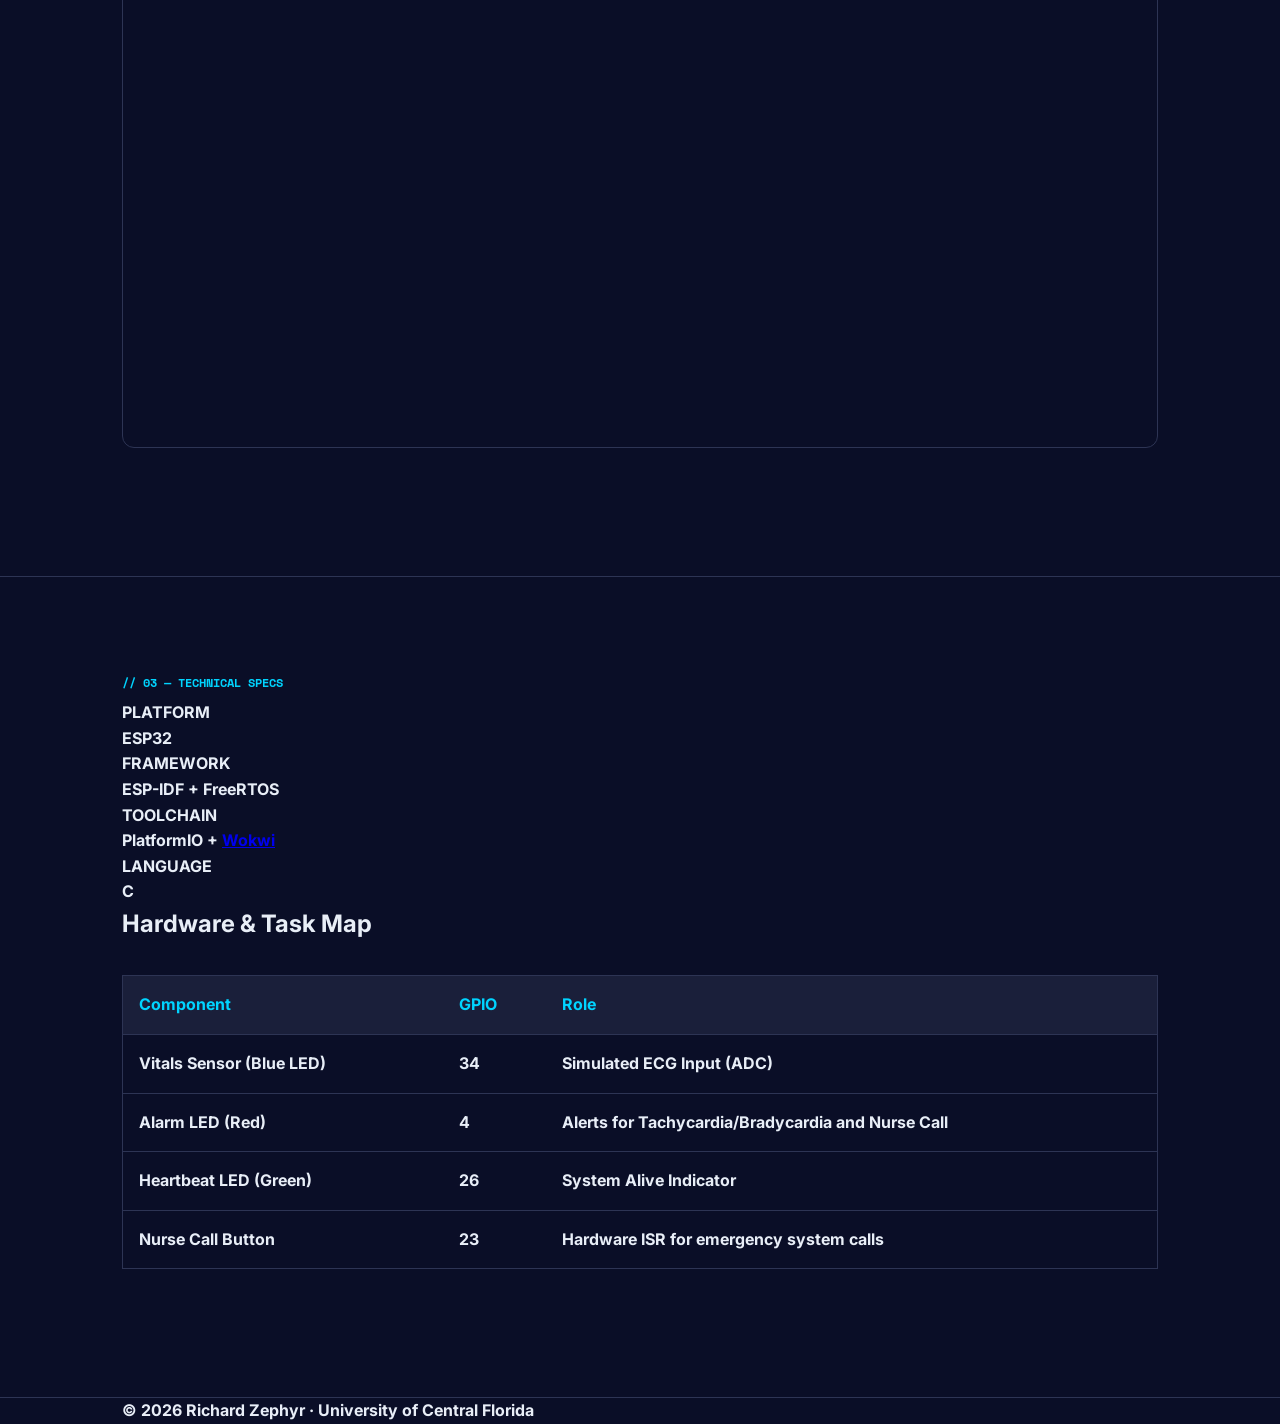
==== commit 4ea05e2e: "Update index.html" ====
--- a/index.html
+++ b/index.html
@@ -71,11 +71,17 @@
     <section id="overview">
         <div class="container">
             <span class="section-label">// 01 — Mission Profile</span>
-            <h2>Medical Vitals Monitoring</h2>
+            <h2>Overview</h2>
             <p>
-                In clinical environments, a missed heartbeat detection isn't a lag—it's a system failure. This project 
-                simulates a real-time vitals monitor that categorizes heart rates into <strong>Tachycardia</strong>, 
-                <strong>Bradycardia</strong>, or <strong>Normal</strong> states using prioritized task scheduling.
+               This project implements a deterministic EKG monitoring system on an ESP32 using FreeRTOS, replicating the high-reliability 
+                firmware architecture found in clinical electrocardiogram monitors. To ensure patient safety, the system utilizes a 
+                preemptive multitasking kernel where critical tasks—such as ADC signal acquisition and <strong>tachycardia<strong>/<strong>bradycardia<strong> detection are 
+                granted high priority to meet strict real-time deadlines. Concurrency is managed through the use of semaphores and 
+                mutexes, preventing race conditions while coordinating the sensor logic, a hardware-interrupt-driven nurse call button, and 
+                a background web server. Beyond real-time alerting, the firmware maintains data integrity by processing peak, low, and 
+                average BPM metrics over a rolling 5-minute window. This historical log and current vitals are broadcast to a live web 
+                interface, demonstrating a complete end-to-end integration of embedded RTOS principles, hardware simulation via Wokwi, and 
+                IoT telemetry. 
             </p>
             <div class="feature-grid">
                 <div class="feature-card">
@@ -108,6 +114,32 @@
     <section id="specs">
         <div class="container">
             <span class="section-label">// 03 — Technical Specs</span>
+                
+                <div class="tech-stack-grid">
+                <div class="tech-card">
+                    <span class="label">PLATFORM</span>
+                    <div class="value">ESP32</div>
+                </div>
+            
+                <div class="tech-card">
+                    <span class="label">FRAMEWORK</span>
+                    <div class="value">ESP-IDF + FreeRTOS</div>
+                </div>
+            
+                <div class="tech-card">
+                    <span class="label">TOOLCHAIN</span>
+                    <div class="value">
+                        PlatformIO + <a href="YOUR_WOKWI_LINK" target="_blank" class="live-link">Wokwi</a>
+                    </div>
+                </div>
+            
+                <div class="tech-card">
+                    <span class="label">LANGUAGE</span>
+                    <div class="value">C</div>
+                </div>
+            </div>
+            
+            
             <h2>Hardware & Task Map</h2>
             
             <table class="specs-table">
@@ -119,10 +151,10 @@
                     </tr>
                 </thead>
                 <tbody>
-                    <tr><td>Vitals Sensor (Pot)</td><td>34</td><td>Simulated ECG Input (ADC)</td></tr>
-                    <tr><td>Alarm LED (Red)</td><td>4</td><td>Alerts for Tachycardia/Bradycardia</td></tr>
-                    <tr><td>Heartbeat LED</td><td>26</td><td>System Determinism Indicator</td></tr>
-                    <tr><td>Reset Button</td><td>23</td><td>Hardware ISR for emergency system reset</td></tr>
+                    <tr><td>Vitals Sensor (Blue LED)</td><td>34</td><td>Simulated ECG Input (ADC)</td></tr>
+                    <tr><td>Alarm LED (Red)</td><td>4</td><td>Alerts for Tachycardia/Bradycardia and Nurse Call</td></tr>
+                    <tr><td>Heartbeat LED (Green)</td><td>26</td><td>System Alive Indicator</td></tr>
+                    <tr><td>Nurse Call Button</td><td>23</td><td>Hardware ISR for emergency system calls</td></tr>
                 </tbody>
             </table>        
         </div>
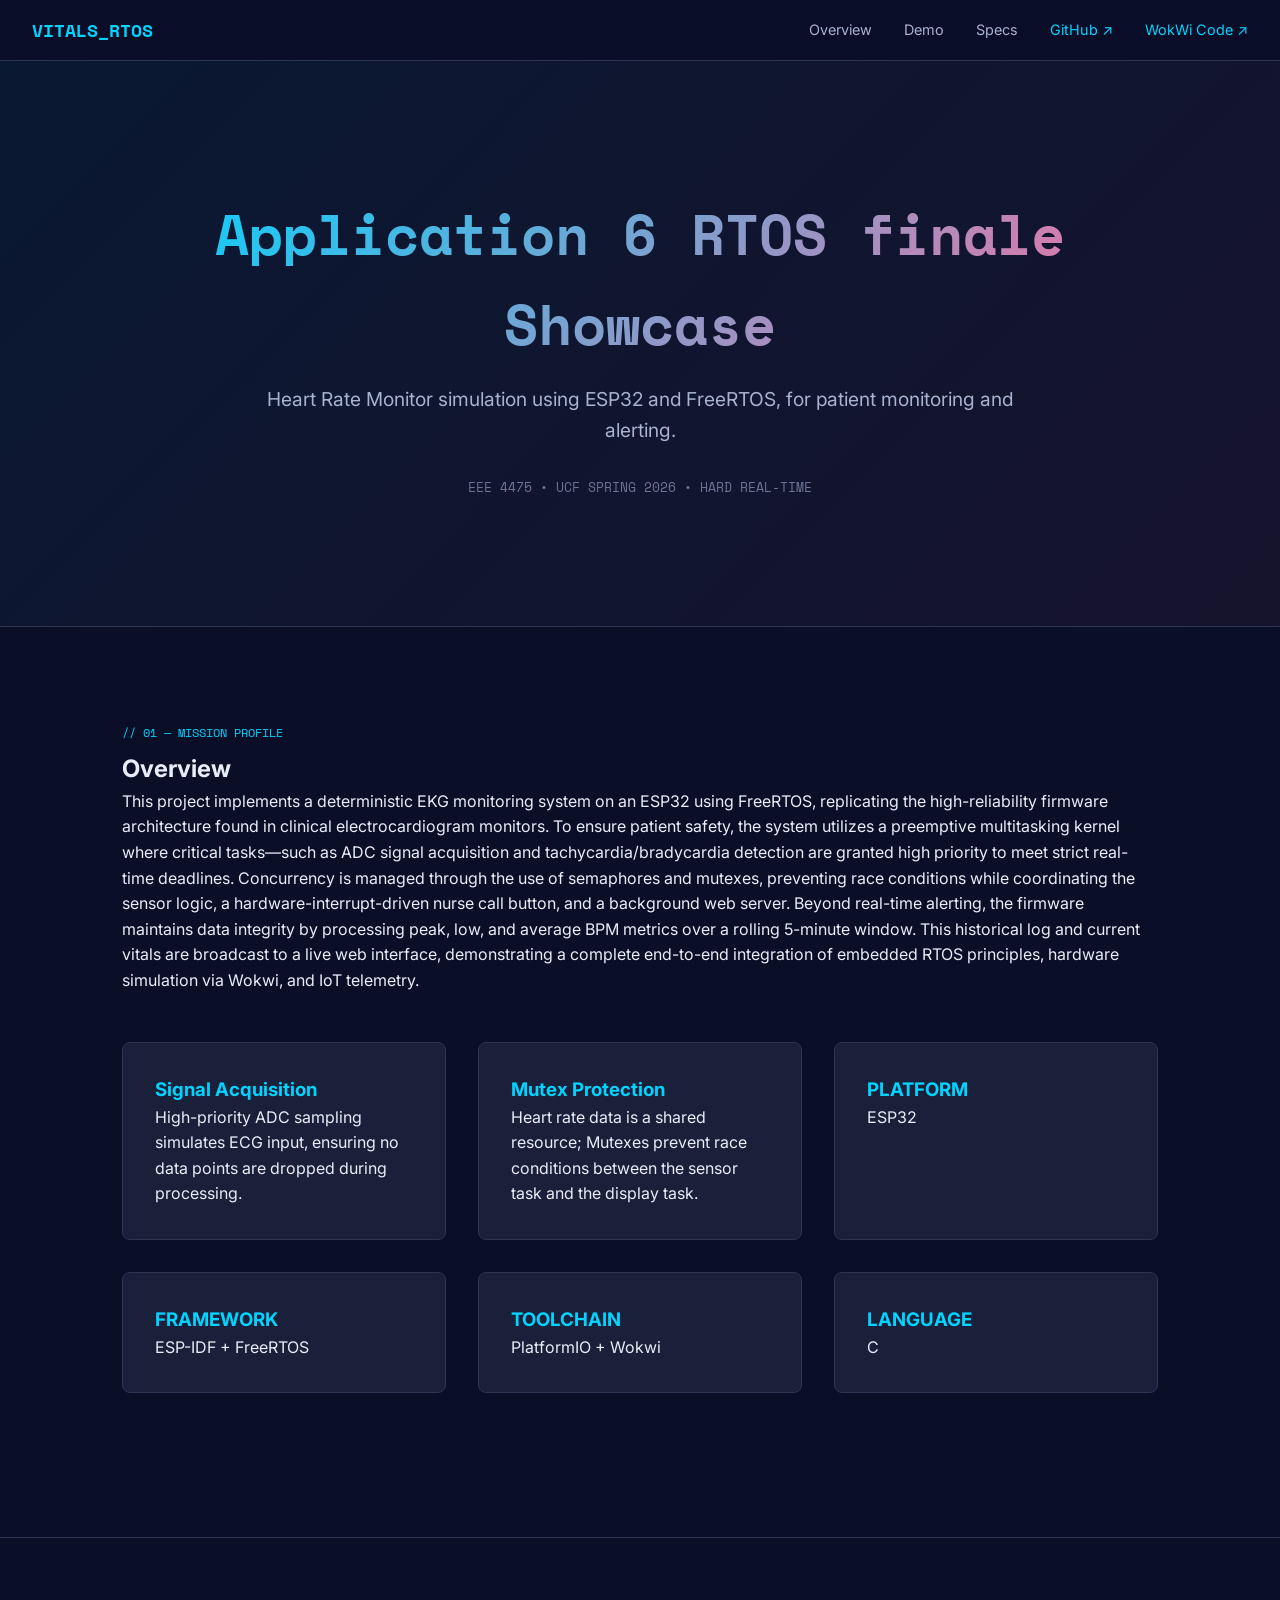
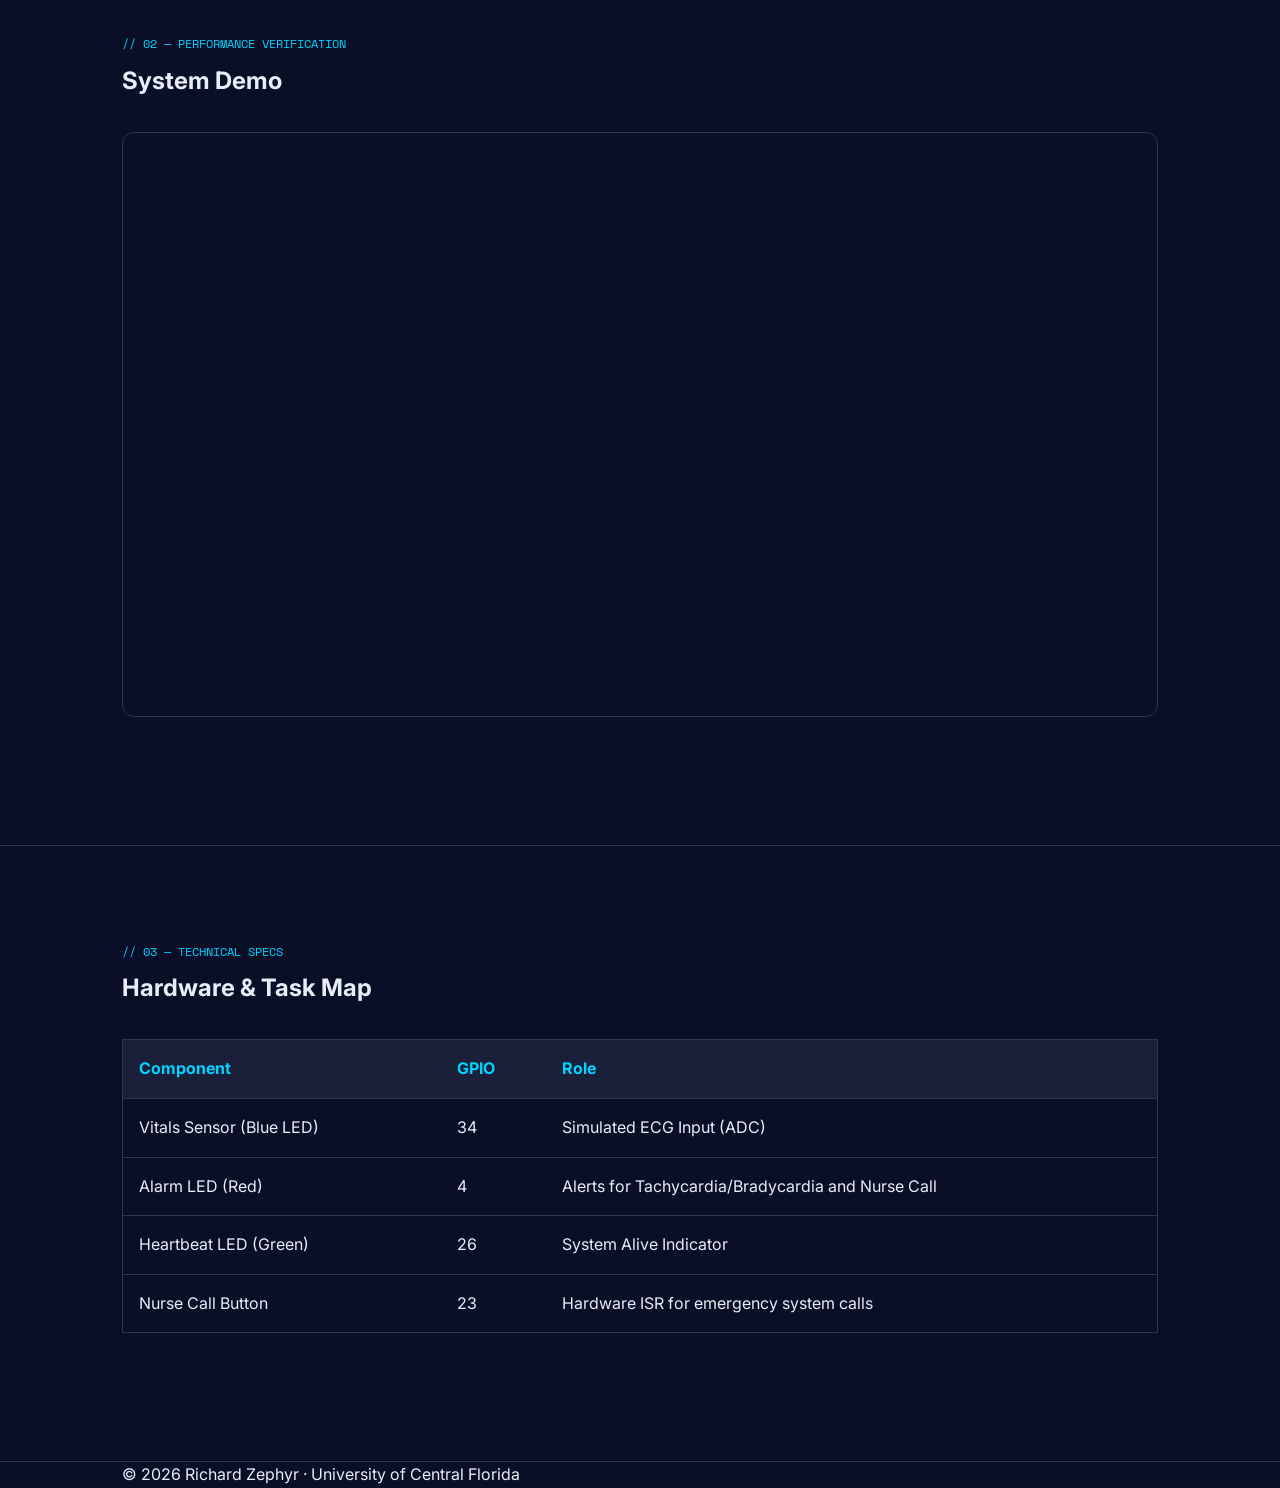
==== commit 581f4340: "Update index.html" ====
--- a/index.html
+++ b/index.html
@@ -57,13 +57,12 @@
 
     <section class="hero">
         <div class="container">
-            <h1>Heart Rate Simulator RTOS</h1>
+            <h1>Application 6 RTOS finale Showcase</h1>
             <p style="font-size: 1.2rem; color: var(--color-text-secondary); max-width: 800px; margin: 1rem auto;">
-                A medical-grade proof-of-concept monitoring system. Utilizing FreeRTOS to ensure deterministic 
-                vitals analysis and emergency alerting on ESP32 hardware.
+                   Heart Rate Monitor simulation using ESP32 and FreeRTOS, for patient monitoring and alerting. 
             </p>
             <div style="margin-top: 2rem; font-family: var(--font-mono); font-size: 0.8rem; color: var(--color-text-muted);">
-                <span>UCF SPRING 2026</span> • <span>SIGNALS PROCESSING</span> • <span>HARD REAL-TIME</span>
+                <span>EEE 4475</span> • </span> UCF SPRING 2026</span> • <span>HARD REAL-TIME</span>
             </div>
         </div>
     </section>
@@ -75,7 +74,7 @@
             <p>
                This project implements a deterministic EKG monitoring system on an ESP32 using FreeRTOS, replicating the high-reliability 
                 firmware architecture found in clinical electrocardiogram monitors. To ensure patient safety, the system utilizes a 
-                preemptive multitasking kernel where critical tasks—such as ADC signal acquisition and <strong>tachycardia<strong>/<strong>bradycardia<strong> detection are 
+                preemptive multitasking kernel where critical tasks—such as ADC signal acquisition and tachycardia/bradycardia detection are 
                 granted high priority to meet strict real-time deadlines. Concurrency is managed through the use of semaphores and 
                 mutexes, preventing race conditions while coordinating the sensor logic, a hardware-interrupt-driven nurse call button, and 
                 a background web server. Beyond real-time alerting, the firmware maintains data integrity by processing peak, low, and 
@@ -92,6 +91,25 @@
                     <h3 style="color: var(--color-accent)">Mutex Protection</h3>
                     <p>Heart rate data is a shared resource; Mutexes prevent race conditions between the sensor task and the display task.</p>
                 </div>
+
+                <div class="feature-card">
+                    <h3 style="color: var(--color-accent)">PLATFORM</h3>
+                    <p>ESP32</p>
+                </div>
+
+                <div class="feature-card">
+                    <h3 style="color: var(--color-accent)">FRAMEWORK</h3>
+                    <p>ESP-IDF + FreeRTOS</p>
+                </div>
+                <div class="feature-card">
+                    <h3 style="color: var(--color-accent)">TOOLCHAIN</h3>
+                    <p>PlatformIO + Wokwi</p>
+                </div>
+                <div class="feature-card">
+                    <h3 style="color: var(--color-accent)">LANGUAGE</h3>
+                    <p>C</p>
+                </div>
+                
             </div>
         </div>
     </section>
@@ -114,32 +132,7 @@
     <section id="specs">
         <div class="container">
             <span class="section-label">// 03 — Technical Specs</span>
-                
-                <div class="tech-stack-grid">
-                <div class="tech-card">
-                    <span class="label">PLATFORM</span>
-                    <div class="value">ESP32</div>
-                </div>
-            
-                <div class="tech-card">
-                    <span class="label">FRAMEWORK</span>
-                    <div class="value">ESP-IDF + FreeRTOS</div>
-                </div>
-            
-                <div class="tech-card">
-                    <span class="label">TOOLCHAIN</span>
-                    <div class="value">
-                        PlatformIO + <a href="YOUR_WOKWI_LINK" target="_blank" class="live-link">Wokwi</a>
-                    </div>
-                </div>
-            
-                <div class="tech-card">
-                    <span class="label">LANGUAGE</span>
-                    <div class="value">C</div>
-                </div>
-            </div>
-            
-            
+                                        
             <h2>Hardware & Task Map</h2>
             
             <table class="specs-table">
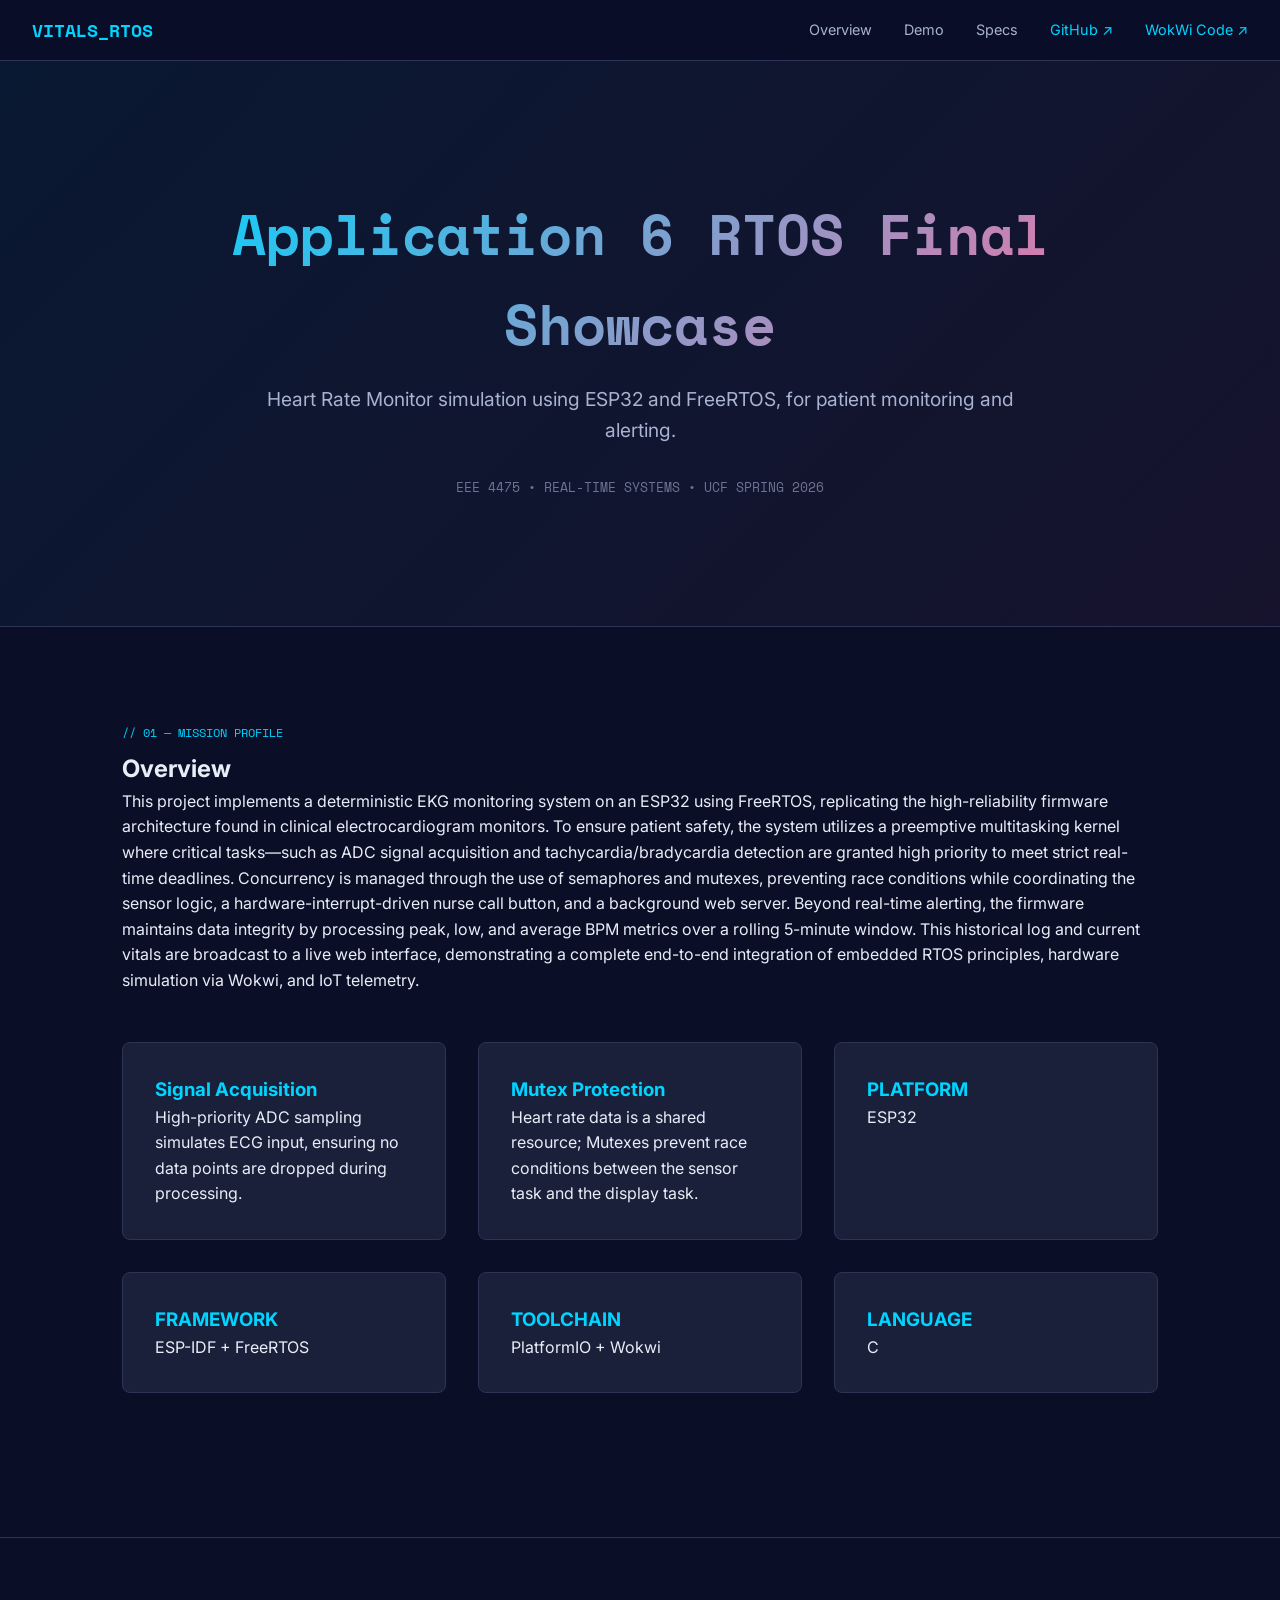
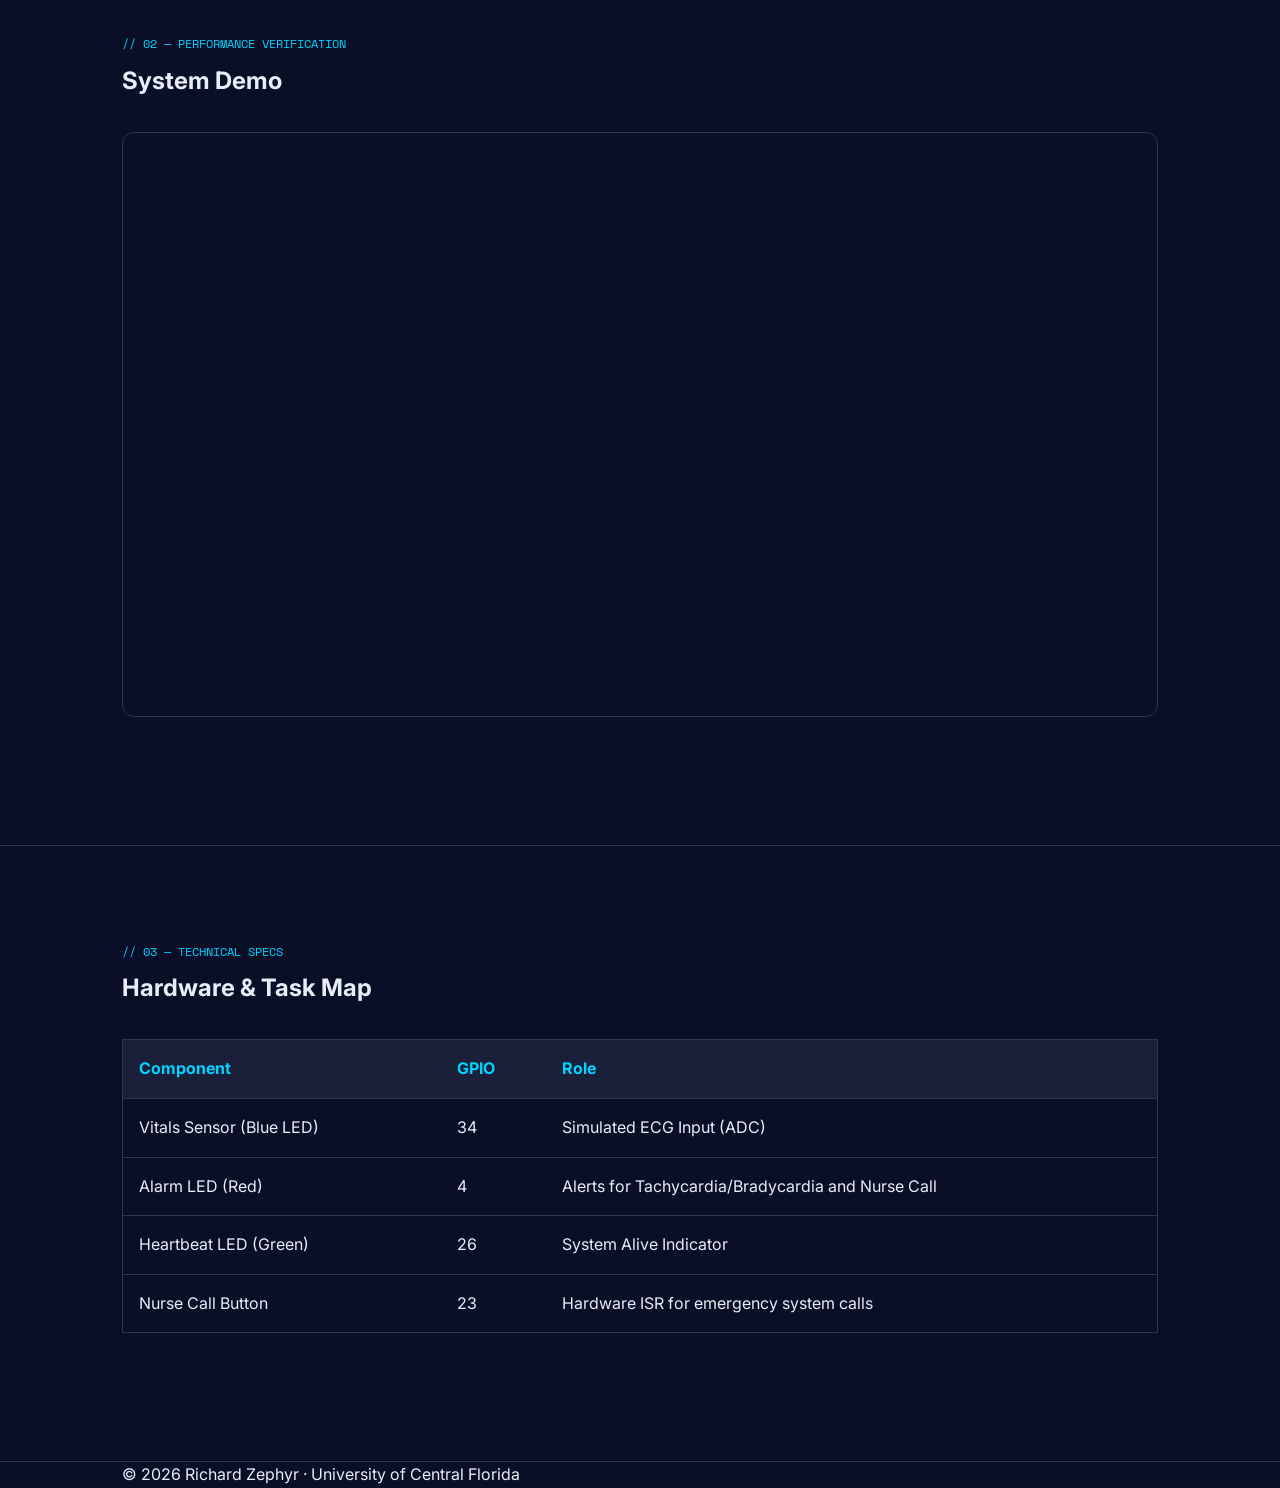
==== commit 738aad61: "Update index.html" ====
--- a/index.html
+++ b/index.html
@@ -57,12 +57,12 @@
 
     <section class="hero">
         <div class="container">
-            <h1>Application 6 RTOS finale Showcase</h1>
+            <h1>Application 6 RTOS Final Showcase</h1>
             <p style="font-size: 1.2rem; color: var(--color-text-secondary); max-width: 800px; margin: 1rem auto;">
                    Heart Rate Monitor simulation using ESP32 and FreeRTOS, for patient monitoring and alerting. 
             </p>
             <div style="margin-top: 2rem; font-family: var(--font-mono); font-size: 0.8rem; color: var(--color-text-muted);">
-                <span>EEE 4475</span> • </span> UCF SPRING 2026</span> • <span>HARD REAL-TIME</span>
+                <span>EEE 4475</span> • <span>REAL-TIME SYSTEMS</span> • </span> UCF SPRING 2026</span>
             </div>
         </div>
     </section>
